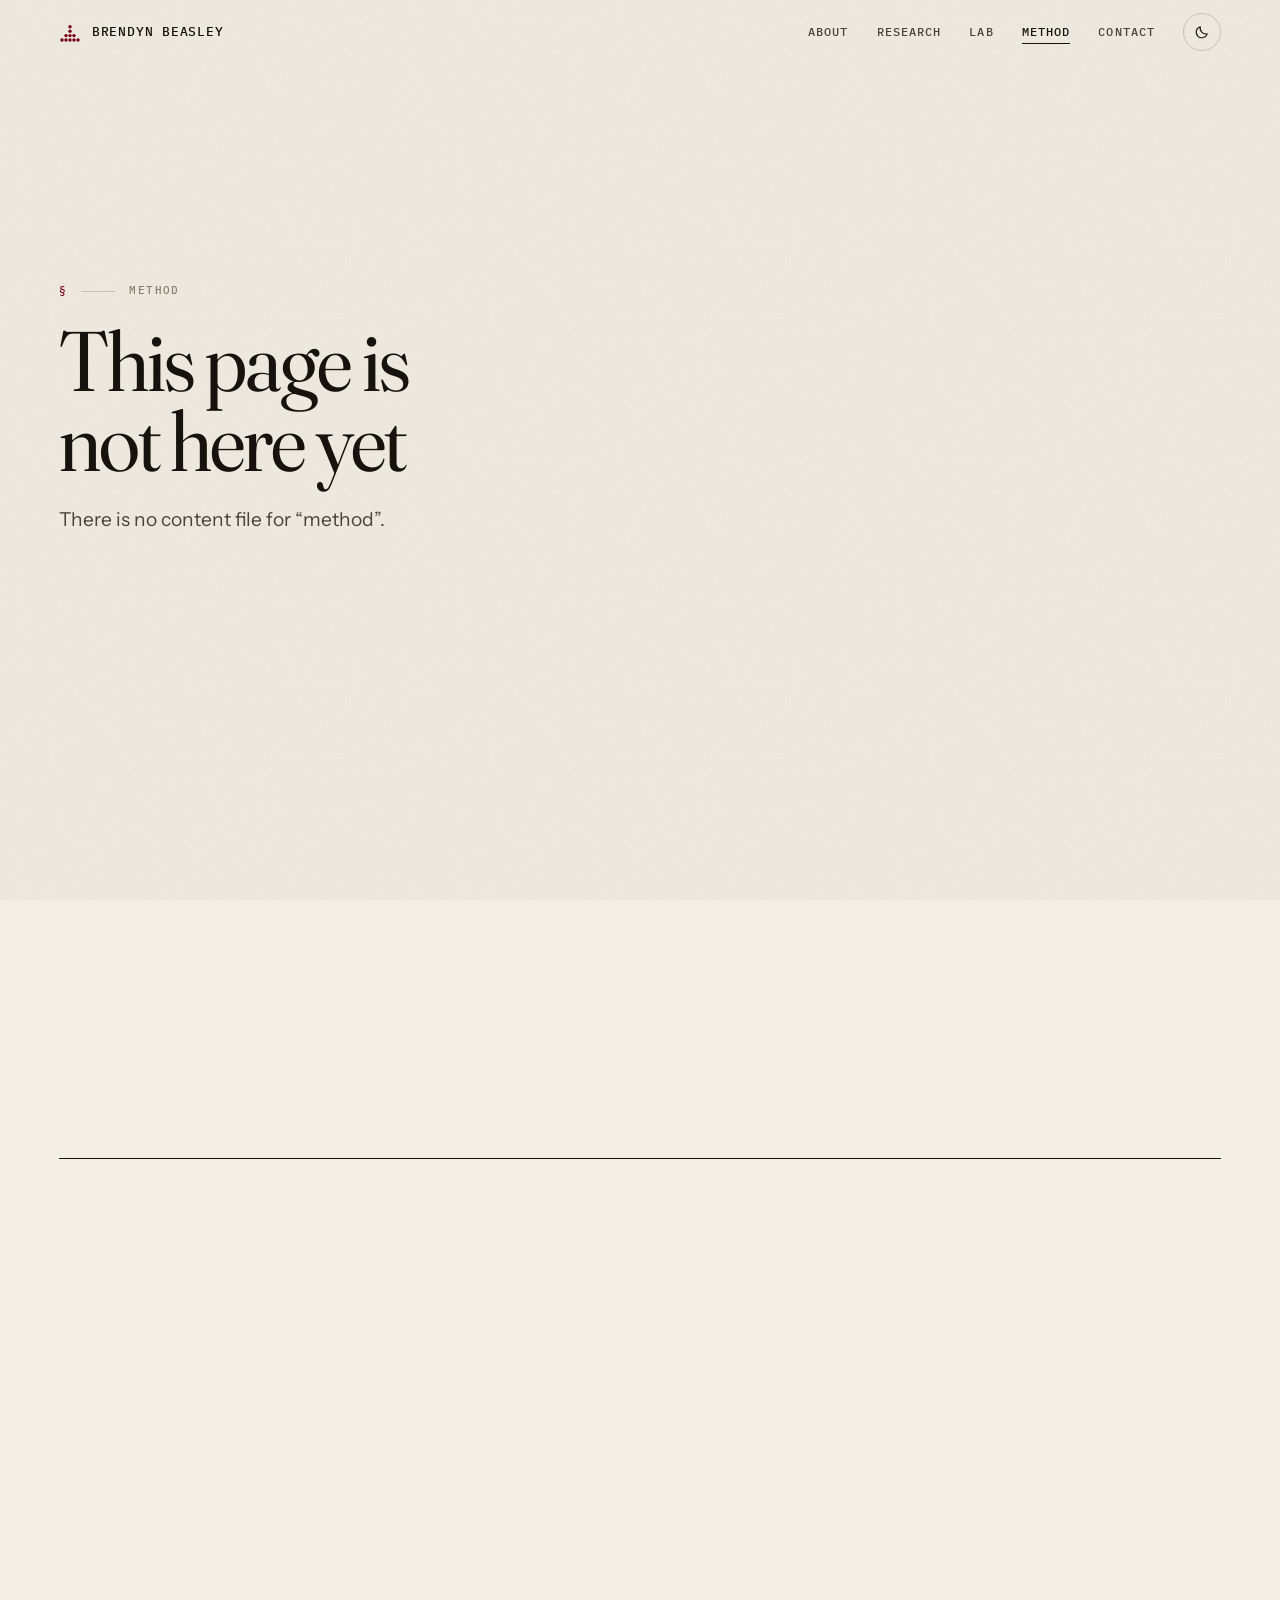
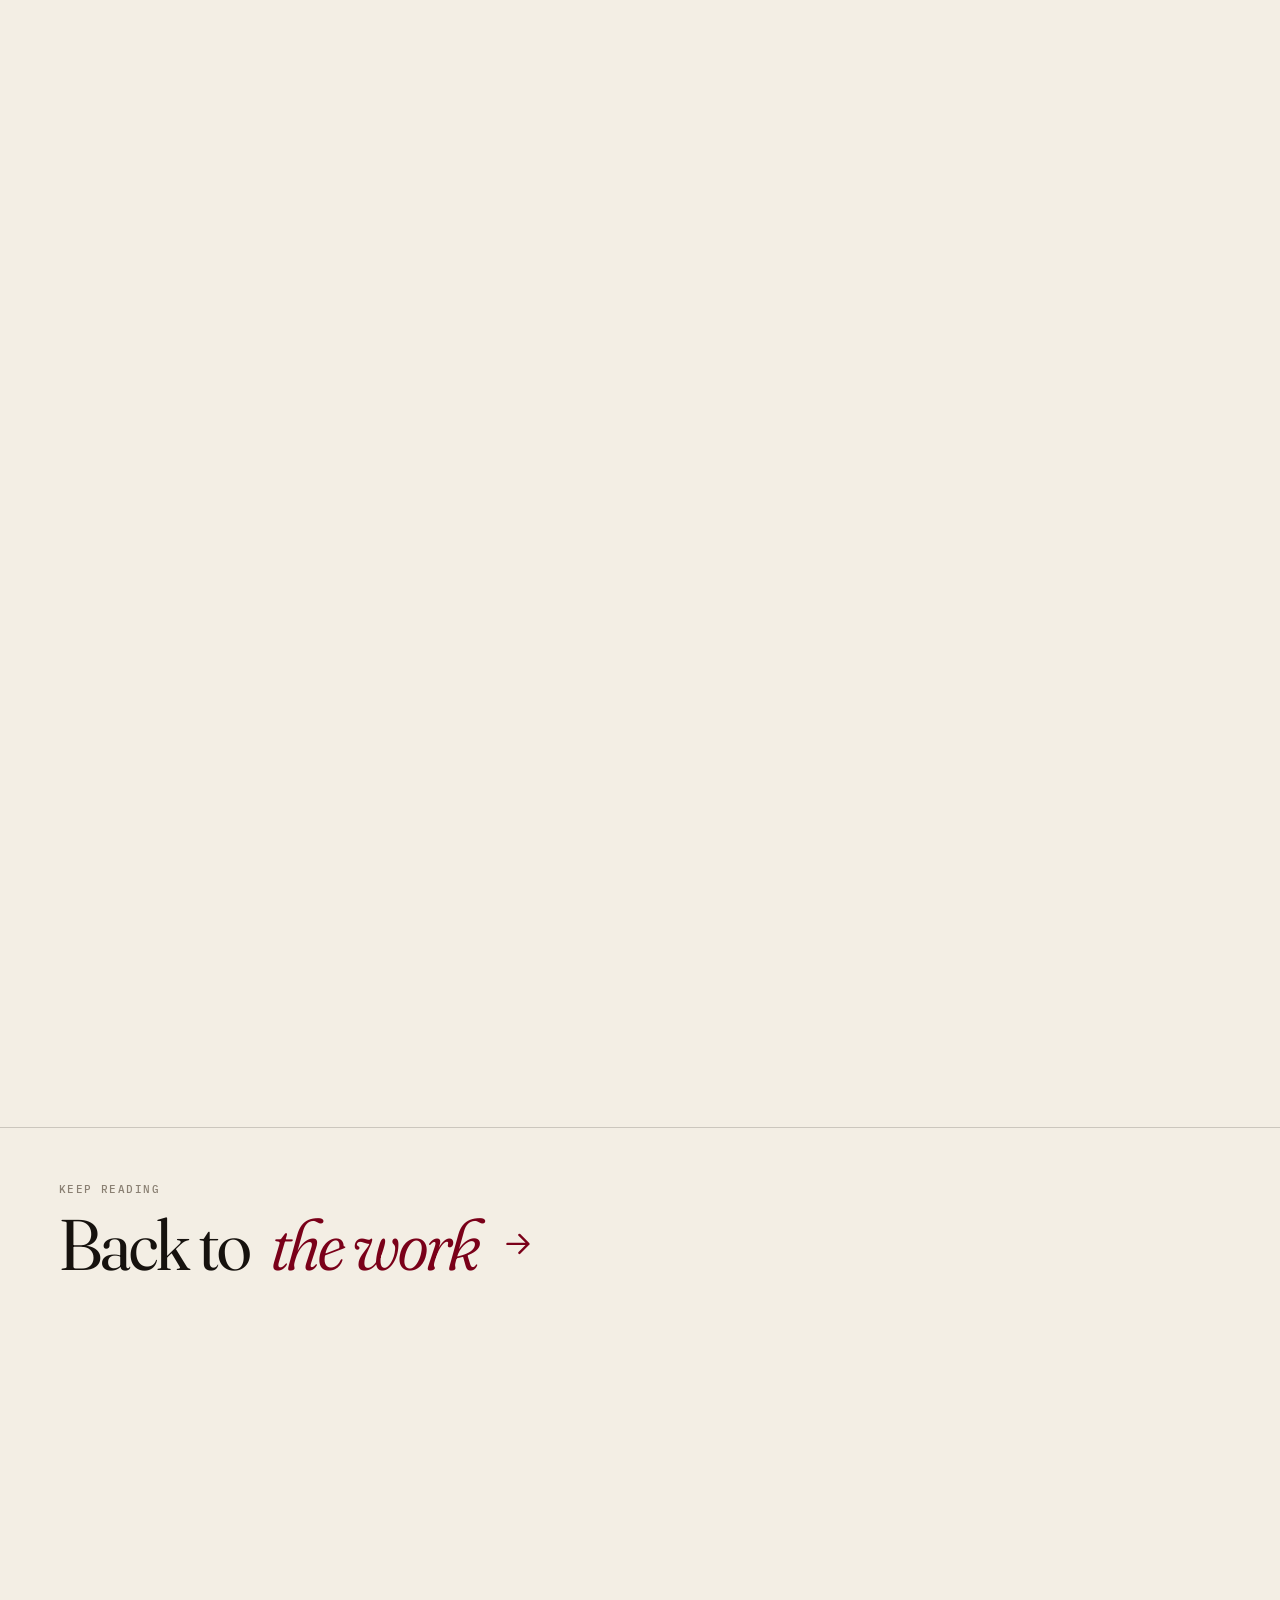
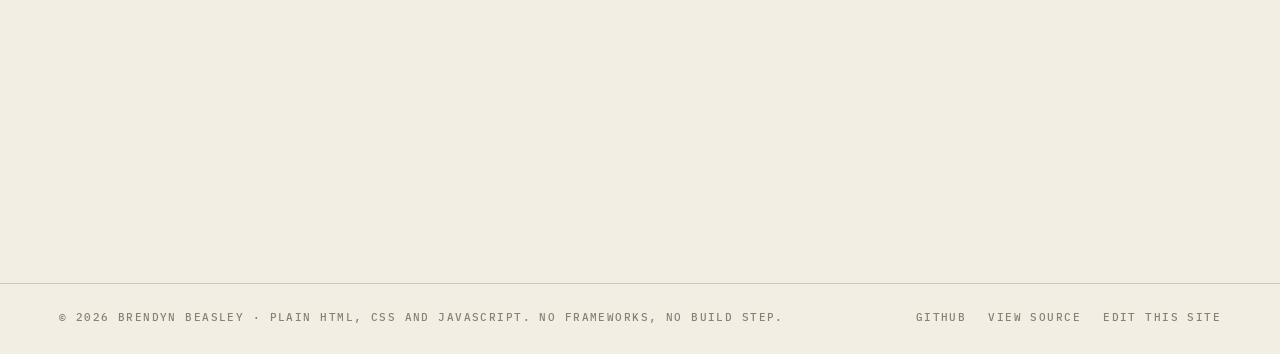
==== method/index.html @ 3905dd3c "Build the site: scroll-driven figure, research index, lab, Studio editor A personal site in plain HT" ====
<!doctype html>
<html lang="en">
<head>
  <meta charset="utf-8">
  <meta name="viewport" content="width=device-width, initial-scale=1, viewport-fit=cover">
  <!-- This file is the template for every page. The Studio copies it into a folder
       named after the page and fills in the three values below. On its own it shows
       whichever page is named in the address, as /page/?p=name -->
  <meta name="page" content="method">
  <title>How a study gets made · Brendyn Beasley</title>
  <meta name="description" content="How each replication is chosen, rebuilt from public data and written up.">
  <meta name="theme-color" content="#f3eee4">
  <link rel="icon" href="../assets/favicon.svg" type="image/svg+xml">
  <link rel="preload" href="../assets/fonts/fraunces-roman.woff2" as="font" type="font/woff2" crossorigin>
  <link rel="stylesheet" href="../assets/css/base.css">
  <link rel="stylesheet" href="../assets/css/home.css">
  <link rel="stylesheet" href="../assets/css/page.css">
  <script>
    (function () {
      try {
        var t = localStorage.getItem('theme') || (matchMedia('(prefers-color-scheme: dark)').matches ? 'dark' : 'light');
        document.documentElement.dataset.theme = t;
        if (t === 'dark') document.querySelector('meta[name="theme-color"]').content = '#0f0d0b';
      } catch (e) {}
    })();
  </script>
</head>
<body class="page">
  <a class="skip" href="#content">Skip to content</a>
  <canvas class="figure" id="figure" aria-hidden="true"></canvas>
  <div class="grain" aria-hidden="true"></div>

  <main id="main">
    <header class="phead" data-scene="scatter">
      <div class="wrap">
        <div class="phead__in">
          <p class="label stage__label"><b>§</b> <span data-slot="eyebrow"></span></p>
          <h1 class="display phead__title" data-slot="title"></h1>
          <p class="phead__summary" data-slot="summary"></p>
        </div>
      </div>
    </header>
    <div class="wrap pbody" id="content" data-slot="blocks"></div>
    <section class="pend" data-scene="bell"><div class="wrap" data-slot="end"></div></section>
  </main>

  <noscript><p class="wrap" style="position:relative;z-index:2;padding:40px 0">This page needs JavaScript to draw its content.</p></noscript>
  <script type="module" src="../assets/js/page.js"></script>
</body>
</html>
---- assets/css/base.css ----
/* ==========================================================================
   base.css — design tokens, type, layout primitives and shared components.
   Everything on the site (home, pages, studio) starts from this file.
   ========================================================================== */

/* ---- Fonts (self-hosted, SIL Open Font License) ------------------------- */
@font-face {
  font-family: "Fraunces"; font-style: normal; font-weight: 100 900; font-display: swap;
  src: url("../fonts/fraunces-roman.woff2") format("woff2");
}
@font-face {
  font-family: "Fraunces"; font-style: italic; font-weight: 100 900; font-display: swap;
  src: url("../fonts/fraunces-italic.woff2") format("woff2");
}
@font-face {
  font-family: "Instrument Sans"; font-style: normal; font-weight: 400 700; font-display: swap;
  src: url("../fonts/instrument-roman.woff2") format("woff2");
}
@font-face {
  font-family: "Instrument Sans"; font-style: italic; font-weight: 400 700; font-display: swap;
  src: url("../fonts/instrument-italic.woff2") format("woff2");
}
@font-face {
  font-family: "IBM Plex Mono"; font-style: normal; font-weight: 400; font-display: swap;
  src: url("../fonts/plexmono-400.woff2") format("woff2");
}
@font-face {
  font-family: "IBM Plex Mono"; font-style: normal; font-weight: 500; font-display: swap;
  src: url("../fonts/plexmono-500.woff2") format("woff2");
}

/* ---- Tokens ------------------------------------------------------------- */
:root {
  color-scheme: light;

  /* Paper theme: warm ivory, ink, Minnesota maroon and gold. */
  --paper: #f3eee4;
  --paper-2: #e9e2d4;
  --card: #fbf8f1;
  --ink: #16120e;
  --ink-2: #4b443b;
  --ink-3: #8a8073;
  --rule: rgba(22, 18, 14, 0.18);
  --rule-2: rgba(22, 18, 14, 0.09);
  --accent: #7a0019;
  --accent-ink: #fff6e6;
  --accent-2: #ffcc33;
  --accent-2-ink: #2a1d00;
  --ok: #1f6f4a;
  --bad: #a3231c;

  /* The figure reads these so the canvas always matches the theme. */
  --fig-dot: #16120e;
  --fig-study: #7a0019;
  --fig-feature: #e3a400;
  --fig-line: rgba(22, 18, 14, 0.5);
  --fig-dim: 0.13;

  --f-display: "Fraunces", "Iowan Old Style", "Palatino Linotype", Georgia, serif;
  --f-sans: "Instrument Sans", ui-sans-serif, system-ui, -apple-system, "Segoe UI", Roboto, sans-serif;
  --f-mono: "IBM Plex Mono", ui-monospace, "SF Mono", Menlo, Consolas, monospace;

  --gutter: clamp(20px, 4.6vw, 76px);
  --max: 1320px;
  --bar: 64px;
  --radius: 3px;

  --e-out: cubic-bezier(0.16, 1, 0.3, 1);
  --e-io: cubic-bezier(0.65, 0, 0.35, 1);
}

:root[data-theme="dark"] {
  color-scheme: dark;
  --paper: #0f0d0b;
  --paper-2: #181511;
  --card: #15120f;
  --ink: #f2ebdf;
  --ink-2: #c0b6a6;
  --ink-3: #857c6f;
  --rule: rgba(242, 235, 223, 0.2);
  --rule-2: rgba(242, 235, 223, 0.09);
  --accent: #ffcc33;
  --accent-ink: #1c1400;
  --accent-2: #c9304d;
  --accent-2-ink: #fff6e6;
  --ok: #6fcf9b;
  --bad: #ff8a80;

  --fig-dot: #f2ebdf;
  --fig-study: #ffcc33;
  --fig-feature: #ff6b81;
  --fig-line: rgba(242, 235, 223, 0.5);
  --fig-dim: 0.16;
}

/* ---- Reset -------------------------------------------------------------- */
*, *::before, *::after { box-sizing: border-box; }
html { -webkit-text-size-adjust: 100%; text-size-adjust: 100%; scroll-padding-top: calc(var(--bar) + 12px); }
body { margin: 0; }
img, svg, canvas, iframe { display: block; max-width: 100%; }
button, input, textarea, select { font: inherit; color: inherit; }
button { cursor: pointer; background: none; border: 0; padding: 0; }
a { color: inherit; }
h1, h2, h3, h4, p, ul, ol, figure, blockquote { margin: 0; padding: 0; }
ul, ol { list-style: none; }
[hidden] { display: none !important; }

body {
  background: var(--paper);
  color: var(--ink);
  font-family: var(--f-sans);
  font-size: 17px;
  line-height: 1.55;
  -webkit-font-smoothing: antialiased;
  -moz-osx-font-smoothing: grayscale;
  text-rendering: optimizeLegibility;
  overflow-x: clip;
}

::selection { background: var(--accent); color: var(--accent-ink); }

:focus-visible { outline: 2px solid var(--accent); outline-offset: 3px; border-radius: 2px; }

.skip {
  position: fixed; left: 12px; top: 12px; z-index: 100; padding: 10px 14px;
  background: var(--ink); color: var(--paper); font: 500 13px var(--f-mono);
  transform: translateY(-200%); transition: transform 0.2s;
}
.skip:focus { transform: none; }

/* ---- The figure: one canvas that lives behind every page ----------------- */
.figure {
  position: fixed; left: 0; top: 0; width: 100vw; height: 100vh; height: 100lvh;
  z-index: 0; pointer-events: none;
}
/* Paper grain. A static SVG turbulence tile, so it costs nothing per frame. */
.grain {
  position: fixed; inset: 0; z-index: 60; pointer-events: none; opacity: 0.5; mix-blend-mode: multiply;
  background-image: url("data:image/svg+xml,%3Csvg xmlns='http://www.w3.org/2000/svg' width='220' height='220'%3E%3Cfilter id='n'%3E%3CfeTurbulence type='fractalNoise' baseFrequency='.9' numOctaves='2' stitchTiles='stitch'/%3E%3CfeColorMatrix values='0 0 0 0 0  0 0 0 0 0  0 0 0 0 0  0 0 0 .09 0'/%3E%3C/filter%3E%3Crect width='100%25' height='100%25' filter='url(%23n)'/%3E%3C/svg%3E");
}
:root[data-theme="dark"] .grain { mix-blend-mode: screen; opacity: 0.35; filter: invert(1); }

main, .footer { position: relative; z-index: 1; }

/* ---- Layout ------------------------------------------------------------- */
.wrap { width: min(100% - 2 * var(--gutter), var(--max)); margin-inline: auto; }

/* ---- Type --------------------------------------------------------------- */
.label {
  font: 500 11px/1.3 var(--f-mono); letter-spacing: 0.13em; text-transform: uppercase; color: var(--ink-3);
}
.label b, .label strong { color: var(--ink); font-weight: 500; }
.display {
  font-family: var(--f-display); font-weight: 380; line-height: 0.95; letter-spacing: -0.025em;
  font-variation-settings: "opsz" 144, "SOFT" 30, "WONK" 0;
}
.display em, .serif em { font-style: italic; font-weight: 340; color: var(--accent); font-variation-settings: "opsz" 144, "SOFT" 60, "WONK" 1; }
.serif { font-family: var(--f-display); font-variation-settings: "opsz" 36, "SOFT" 30, "WONK" 0; }
.muted { color: var(--ink-2); }

.link {
  text-decoration: none; background: linear-gradient(currentColor, currentColor) 0 100% / 100% 1px no-repeat;
  transition: background-size 0.45s var(--e-out), color 0.2s; padding-bottom: 1px;
}
.link:hover { background-size: 0 1px; background-position: 100% 100%; color: var(--accent); }

/* ---- Icons -------------------------------------------------------------- */
.ico { width: 1em; height: 1em; flex: none; stroke: currentColor; fill: none; stroke-width: 1.6; stroke-linecap: round; stroke-linejoin: round; }

/* ---- Buttons ------------------------------------------------------------ */
.btn {
  --bg: transparent; --fg: var(--ink);
  position: relative; display: inline-flex; align-items: center; gap: 10px; isolation: isolate; overflow: hidden;
  padding: 13px 20px; border: 1px solid var(--ink); border-radius: 999px; background: var(--bg); color: var(--fg);
  font: 500 13px/1 var(--f-mono); letter-spacing: 0.04em; text-decoration: none; white-space: nowrap;
  transition: color 0.35s var(--e-out), border-color 0.35s;
}
.btn::before {
  content: ""; position: absolute; inset: -1px; z-index: -1; background: var(--ink); border-radius: inherit;
  transform: translateY(101%); transition: transform 0.45s var(--e-out);
}
.btn:hover, .btn:focus-visible { color: var(--paper); }
.btn:hover::before, .btn:focus-visible::before { transform: none; }
.btn .ico { transition: transform 0.45s var(--e-out); }
.btn:hover .ico { transform: translate(2px, -2px); }
.btn--solid { --bg: var(--ink); --fg: var(--paper); }
.btn--solid::before { background: var(--accent); }
.btn--solid:hover, .btn--solid:focus-visible { color: var(--accent-ink); border-color: var(--accent); }
.btn--quiet { border-color: var(--rule); }
.btn--sm { padding: 9px 14px; font-size: 12px; }
.btn[disabled] { opacity: 0.45; pointer-events: none; }

/* ---- Top bar ------------------------------------------------------------ */
.topbar {
  position: fixed; inset: 0 0 auto 0; z-index: 50; height: var(--bar);
  transition: transform 0.5s var(--e-out), background-color 0.3s, border-color 0.3s;
  border-bottom: 1px solid transparent;
}
.topbar.is-scrolled {
  background: color-mix(in srgb, var(--paper) 82%, transparent);
  -webkit-backdrop-filter: blur(14px) saturate(1.2); backdrop-filter: blur(14px) saturate(1.2);
  border-bottom-color: var(--rule-2);
}
.topbar.is-hidden { transform: translateY(-101%); }
.topbar__in { height: 100%; display: flex; align-items: center; justify-content: space-between; gap: 24px; }
.brand { display: inline-flex; align-items: center; gap: 11px; text-decoration: none; font: 500 13px/1 var(--f-mono); letter-spacing: 0.06em; text-transform: uppercase; }
.brand__mark { width: 22px; height: 22px; color: var(--accent); }
.brand__mark circle { transition: transform 0.6s var(--e-out); transform-box: fill-box; transform-origin: center; }
.brand:hover .brand__mark circle:nth-child(odd) { transform: translateY(-2px); }
.brand:hover .brand__mark circle:nth-child(even) { transform: translateY(2px); }
.nav { display: flex; align-items: center; gap: clamp(14px, 2.2vw, 30px); }
.nav__links { display: flex; align-items: center; gap: clamp(14px, 2.2vw, 30px); }
.nav__link {
  position: relative; text-decoration: none; font: 500 12px/1 var(--f-mono); letter-spacing: 0.09em; text-transform: uppercase;
  padding: 8px 0; color: var(--ink-2); transition: color 0.2s;
}
.nav__link::after {
  content: ""; position: absolute; left: 0; right: 0; bottom: 2px; height: 1px; background: currentColor;
  transform: scaleX(0); transform-origin: right; transition: transform 0.45s var(--e-out);
}
.nav__link:hover, .nav__link[aria-current="true"], .nav__link[aria-current="page"] { color: var(--ink); }
.nav__link:hover::after, .nav__link[aria-current="true"]::after, .nav__link[aria-current="page"]::after { transform: scaleX(1); transform-origin: left; }
.iconbtn {
  width: 38px; height: 38px; display: grid; place-items: center; border: 1px solid var(--rule); border-radius: 50%;
  font-size: 16px; transition: background-color 0.25s, color 0.25s, border-color 0.25s, transform 0.5s var(--e-out);
}
.iconbtn:hover { background: var(--ink); color: var(--paper); border-color: var(--ink); transform: rotate(18deg); }
.menu-btn { display: none; font: 500 12px/1 var(--f-mono); letter-spacing: 0.09em; text-transform: uppercase; padding: 12px 0 12px 12px; }

/* Full-screen menu on small screens. */
.sheet {
  position: fixed; inset: 0; z-index: 49; background: var(--paper); display: flex; flex-direction: column; justify-content: flex-end;
  padding: calc(var(--bar) + 24px) var(--gutter) 40px; clip-path: inset(0 0 100% 0); visibility: hidden;
  transition: clip-path 0.7s var(--e-io), visibility 0s 0.7s;
}
.sheet.is-open { clip-path: inset(0); visibility: visible; transition: clip-path 0.7s var(--e-io); }
.sheet a {
  display: flex; align-items: baseline; gap: 14px; padding: 10px 0; text-decoration: none; border-bottom: 1px solid var(--rule-2);
  font-family: var(--f-display); font-size: clamp(34px, 11vw, 60px); line-height: 1.05; letter-spacing: -0.02em; font-weight: 380;
  transform: translateY(24px); opacity: 0; transition: transform 0.7s var(--e-out), opacity 0.5s;
  transition-delay: calc(var(--i, 0) * 50ms + 120ms);
}
.sheet a span { font: 500 11px var(--f-mono); letter-spacing: 0.12em; color: var(--ink-3); }
.sheet.is-open a { transform: none; opacity: 1; }

@media (max-width: 820px) {
  .nav__links { display: none; }
  .menu-btn { display: block; }
}

/* ---- Plate: the card every piece of information sits in ------------------
   A plate is a sheet of paper with registration marks at its corners, the way
   a figure is marked up in a printed journal. The marks grow on hover, and a
   soft light follows the pointer (--mx / --my are set by the Spotlight class).
   -------------------------------------------------------------------------- */
.plate {
  --tick: 9px; --mx: 50%; --my: 0%;
  position: relative; display: flex; flex-direction: column; background: var(--card); color: var(--ink);
  border: 1px solid var(--rule); border-radius: var(--radius); padding: clamp(20px, 2.2vw, 30px);
  text-decoration: none;
  transition: border-color 0.35s, transform 0.6s var(--e-out), box-shadow 0.6s var(--e-out);
}
.plate::before {
  /* Four L-shaped registration marks, drawn with eight tiny gradients. */
  content: ""; position: absolute; inset: -7px; pointer-events: none; color: var(--ink-3);
  background:
    linear-gradient(currentColor, currentColor) 0 0 / var(--tick) 1px,
    linear-gradient(currentColor, currentColor) 0 0 / 1px var(--tick),
    linear-gradient(currentColor, currentColor) 100% 0 / var(--tick) 1px,
    linear-gradient(currentColor, currentColor) 100% 0 / 1px var(--tick),
    linear-gradient(currentColor, currentColor) 0 100% / var(--tick) 1px,
    linear-gradient(currentColor, currentColor) 0 100% / 1px var(--tick),
    linear-gradient(currentColor, currentColor) 100% 100% / var(--tick) 1px,
    linear-gradient(currentColor, currentColor) 100% 100% / 1px var(--tick);
  background-repeat: no-repeat;
  transition: background-size 0.6s var(--e-out), color 0.3s, inset 0.6s var(--e-out);
}
.plate::after {
  content: ""; position: absolute; inset: 0; pointer-events: none; border-radius: inherit; opacity: 0;
  background: radial-gradient(420px circle at var(--mx) var(--my), color-mix(in srgb, var(--accent) 11%, transparent), transparent 62%);
  transition: opacity 0.4s;
}
a.plate:hover, .plate.is-live:hover, a.plate:focus-visible {
  border-color: color-mix(in srgb, var(--accent) 55%, var(--rule));
  box-shadow: 0 24px 50px -32px color-mix(in srgb, var(--ink) 55%, transparent);
}
a.plate:hover::before, .plate.is-live:hover::before, a.plate:focus-visible::before { --tick: 22px; color: var(--accent); inset: -10px; }
a.plate:hover::after, .plate.is-live:hover::after { opacity: 1; }
.plate > * { position: relative; z-index: 1; }
.plate__head { display: flex; align-items: flex-start; justify-content: space-between; gap: 16px; margin-bottom: 18px; }
.plate__title { font-family: var(--f-display); font-weight: 400; font-size: clamp(24px, 2.3vw, 33px); line-height: 1.06; letter-spacing: -0.018em; font-variation-settings: "opsz" 72, "SOFT" 30, "WONK" 0; text-wrap: balance; }
.plate__text { color: var(--ink-2); font-size: 15.5px; margin-top: 12px; text-wrap: pretty; }
.plate__foot { margin-top: auto; padding-top: 22px; display: flex; align-items: center; justify-content: space-between; gap: 12px; }
.plate__go { display: inline-flex; align-items: center; gap: 8px; font: 500 12px/1 var(--f-mono); letter-spacing: 0.06em; text-transform: uppercase; }
.plate__go .ico { transition: transform 0.45s var(--e-out); }
a.plate:hover .plate__go .ico { transform: translate(3px, -3px); }

/* Glyph: the small generated chart in a plate's corner. It draws itself. */
.glyph { width: 62px; height: 40px; flex: none; color: var(--ink-3); overflow: visible; }
.glyph path, .glyph line, .glyph polyline { fill: none; stroke: currentColor; stroke-width: 1.2; stroke-linecap: round; stroke-linejoin: round; }
.glyph .g-main { stroke: var(--accent); stroke-width: 1.6; stroke-dasharray: 1; stroke-dashoffset: 1; transition: stroke-dashoffset 1.1s var(--e-io) 0.15s; }
.glyph .g-dot { fill: var(--accent); stroke: none; transform-box: fill-box; transform-origin: center; transform: scale(0); transition: transform 0.5s var(--e-out) 0.9s; }
.is-in .glyph .g-main, .glyph.is-in .g-main { stroke-dashoffset: 0; }
.is-in .glyph .g-dot, .glyph.is-in .g-dot { transform: scale(1); }
a.plate:hover .glyph .g-main { animation: redraw 1.1s var(--e-io); }
@keyframes redraw { from { stroke-dashoffset: 1; } to { stroke-dashoffset: 0; } }

/* Chips */
.chip {
  display: inline-flex; align-items: center; gap: 7px; padding: 7px 12px; border: 1px solid var(--rule); border-radius: 999px;
  font: 500 11px/1 var(--f-mono); letter-spacing: 0.07em; text-transform: uppercase; color: var(--ink-2); background: transparent;
  transition: background-color 0.25s, color 0.25s, border-color 0.25s;
}
button.chip:hover { border-color: var(--ink); color: var(--ink); }
.chip[aria-pressed="true"] { background: var(--ink); border-color: var(--ink); color: var(--paper); }
.chip sup { font-size: 9px; opacity: 0.7; }

/* ---- Window: the frame a linked page previews in -------------------------- */
.window { --rx: 0deg; --ry: 0deg; perspective: 1400px; }
.window__frame {
  position: relative; border: 1px solid var(--rule); border-radius: 9px; background: var(--card); overflow: hidden;
  transform: rotateX(var(--rx)) rotateY(var(--ry)); transform-style: preserve-3d;
  transition: transform 0.5s var(--e-out), box-shadow 0.5s var(--e-out), border-color 0.3s;
  box-shadow: 0 30px 60px -44px color-mix(in srgb, var(--ink) 70%, transparent);
}
.window:hover .window__frame { border-color: color-mix(in srgb, var(--accent) 50%, var(--rule)); box-shadow: 0 50px 80px -50px color-mix(in srgb, var(--ink) 80%, transparent); }
.window__bar { display: flex; align-items: center; gap: 12px; height: 36px; padding: 0 12px; border-bottom: 1px solid var(--rule-2); background: color-mix(in srgb, var(--paper-2) 60%, var(--card)); }
.window__dots { display: flex; gap: 6px; }
.window__dots i { width: 9px; height: 9px; border-radius: 50%; border: 1px solid var(--ink-3); }
.window:hover .window__dots i:first-child { background: var(--accent); border-color: var(--accent); }
.window__url { flex: 1; min-width: 0; overflow: hidden; text-overflow: ellipsis; white-space: nowrap; text-align: center; font: 400 11px/1 var(--f-mono); color: var(--ink-3); }
.window__live {
  display: inline-flex; align-items: center; gap: 6px; font: 500 10px/1 var(--f-mono); letter-spacing: 0.1em; text-transform: uppercase; color: var(--ink-2);
  padding: 6px 9px; border: 1px solid var(--rule); border-radius: 999px; transition: all 0.25s;
}
.window__live::before { content: ""; width: 6px; height: 6px; border-radius: 50%; background: var(--ink-3); }
.window__live:hover { border-color: var(--ink); color: var(--ink); }
.window__live[aria-pressed="true"] { background: var(--ink); color: var(--paper); border-color: var(--ink); }
.window__live[aria-pressed="true"]::before { background: #3ddc84; animation: pulse 1.6s infinite; }
@keyframes pulse { 50% { opacity: 0.35; } }
.window__view { position: relative; display: block; aspect-ratio: 16 / 10; overflow: hidden; background: var(--paper-2); }
.window__view img { width: 100%; height: 100%; object-fit: cover; object-position: top center; transform: scale(1.02); transition: transform 1.2s var(--e-out), opacity 0.5s; }
.window:hover .window__view img { transform: scale(1.06); }
.window__view iframe { position: absolute; left: 0; top: 0; width: 1440px; height: 900px; border: 0; transform-origin: 0 0; background: #fff; opacity: 0; transition: opacity 0.6s; pointer-events: none; }
.window__view iframe.is-ready { opacity: 1; }
.window__view.is-interactive iframe { pointer-events: auto; }
.window__cover { position: absolute; inset: 0; display: grid; place-items: center; color: var(--ink-3); }
.window__cover svg { width: 100%; height: 100%; }
.window__shade { position: absolute; inset: 0; background: linear-gradient(to top, color-mix(in srgb, var(--ink) 28%, transparent), transparent 40%); opacity: 0; transition: opacity 0.4s; pointer-events: none; }
.window:hover .window__shade { opacity: 1; }
.window__meta { display: grid; grid-template-columns: 1fr auto; gap: 6px 20px; align-items: start; margin-top: 18px; }
.window__title { font-family: var(--f-display); font-weight: 400; font-size: clamp(24px, 2.2vw, 32px); line-height: 1.08; letter-spacing: -0.018em; font-variation-settings: "opsz" 72, "SOFT" 30; }
.window__title a { text-decoration: none; }
.window__text { grid-column: 1 / -1; color: var(--ink-2); font-size: 15.5px; max-width: 60ch; text-wrap: pretty; }
.window__links { display: flex; gap: 8px; align-items: center; }

/* ---- Reveal: things arrive as they scroll into view ----------------------
   The hidden state is only ever opacity, never a clip or a zero-size
   transform: browsers do not report a fully clipped element as "on screen",
   so the observer that triggers the reveal would never fire. The wipe itself
   is a keyframe animation that starts once .is-in is added.
   -------------------------------------------------------------------------- */
[data-reveal] { opacity: 0; }
[data-reveal].is-in { opacity: 1; animation: reveal-rise 1.1s var(--e-out) both; animation-delay: calc(var(--i, 0) * 80ms); }
[data-reveal="wipe"].is-in { animation: reveal-wipe 1.25s var(--e-io) both; animation-delay: calc(var(--i, 0) * 110ms); }
[data-reveal="clip"].is-in { animation-name: reveal-clip; }
[data-reveal="rule"].is-in { animation: reveal-rule 1.3s var(--e-io) both; transform-origin: left; }
@keyframes reveal-rise { from { opacity: 0; transform: translateY(28px); } }
@keyframes reveal-wipe { from { clip-path: inset(-14px 100% -14px -14px); } to { clip-path: inset(-14px); } }
@keyframes reveal-clip { from { clip-path: inset(0 0 100% 0); } to { clip-path: inset(0); } }
@keyframes reveal-rule { from { transform: scaleX(0); } }
.rule { height: 1px; background: var(--rule); }

/* ---- Footer ------------------------------------------------------------- */
.footer { border-top: 1px solid var(--rule); background: var(--paper); padding: 26px 0 30px; }
.footer__in { display: flex; flex-wrap: wrap; gap: 10px 28px; align-items: center; justify-content: space-between; }
.footer a { text-decoration: none; }
.footer a:hover { color: var(--accent); }
.footer__links { display: flex; flex-wrap: wrap; gap: 6px 22px; }

/* ---- Page-to-page transitions (progressive enhancement) ------------------ */
@view-transition { navigation: auto; }
::view-transition-old(root), ::view-transition-new(root) { animation-duration: 0.45s; animation-timing-function: var(--e-io); }
.theme-swap::view-transition-old(root) { animation: none; z-index: 1; }
.theme-swap::view-transition-new(root) { animation: theme-iris 0.7s var(--e-io); z-index: 2; }
@keyframes theme-iris { from { clip-path: circle(0 at var(--tx, 90%) var(--ty, 5%)); } to { clip-path: circle(150vmax at var(--tx, 90%) var(--ty, 5%)); } }

/* ---- Motion preferences -------------------------------------------------- */
@media (prefers-reduced-motion: reduce) {
  *, *::before, *::after { animation-duration: 0.01ms !important; animation-iteration-count: 1 !important; transition-duration: 0.01ms !important; transition-delay: 0s !important; scroll-behavior: auto !important; }
  [data-reveal], [data-reveal].is-in { opacity: 1; animation: none; }
  .glyph .g-main { stroke-dashoffset: 0; }
  .glyph .g-dot { transform: none; }
}
---- assets/css/home.css ----
/* ==========================================================================
   home.css — the home page: hero, the pinned "stages" where the figure takes
   the screen, and the content that follows each one.
   ========================================================================== */

/* ---- Hero --------------------------------------------------------------- */
.hero {
  position: relative; min-height: 100vh; min-height: 100svh; display: flex; flex-direction: column;
  padding-top: calc(var(--bar) + clamp(14px, 4.5vh, 52px));
}
.hero__in { display: grid; align-content: start; gap: clamp(12px, 2.2vh, 24px); }
.hero__eyebrow { display: flex; flex-wrap: wrap; gap: 6px 0; }
.hero__eyebrow span + span::before { content: "/"; margin: 0 12px; opacity: 0.5; }
.hero__name {
  font-size: clamp(60px, min(21vw, 24.5vh), 250px); line-height: 0.84; letter-spacing: -0.04em;
  margin-left: -0.045em; white-space: nowrap; user-select: none;
}
/* Each line clips its letters so they can rise into view. */
.hero__name .line { display: block; overflow: hidden; padding: 0.04em 0.06em 0.2em; margin: -0.04em -0.06em -0.2em; }
.k {
  display: inline-block; will-change: transform;
  font-variation-settings: "opsz" 144, "wght" var(--w, 370), "SOFT" 40, "WONK" 0;
  transform: translateY(112%); transition: transform 1.4s var(--e-out); transition-delay: calc(var(--i) * 42ms + 120ms);
}
.hero__name.is-in .k { transform: none; }
.hero__row { display: grid; gap: clamp(12px, 2vh, 20px); justify-items: start; }
.hero__tag { font-size: clamp(22px, 2.5vw, 38px); line-height: 1.14; letter-spacing: -0.012em; font-weight: 360; max-width: 21ch; text-wrap: balance; }
.hero__tag em { font-style: italic; color: var(--accent); font-variation-settings: "opsz" 144, "SOFT" 60, "WONK" 1; }
.hero__lede { max-width: 40ch; color: var(--ink-2); font-size: 15.5px; text-wrap: pretty; }
.hero__tag, .hero__lede, .hero__eyebrow { opacity: 0; transform: translateY(18px); animation: rise 1.2s var(--e-out) forwards; }
.hero__eyebrow { animation-delay: 0.15s; }
.hero__tag { animation-delay: 0.75s; }
.hero__lede { animation-delay: 0.95s; }
@keyframes rise { to { opacity: 1; transform: none; } }
.hero__cue {
  position: absolute; right: max(var(--gutter), calc((100vw - var(--max)) / 2)); bottom: 22px; display: flex; align-items: center; gap: 12px; text-decoration: none;
  opacity: 0; animation: rise 1s var(--e-out) 2.6s forwards;
}
.hero__cue i { width: 1px; height: 44px; background: linear-gradient(var(--ink) 50%, transparent 50%) 0 0 / 100% 200%; animation: cue 2.2s var(--e-io) infinite; }
@keyframes cue { from { background-position: 0 100%; } to { background-position: 0 -100%; } }

@media (max-width: 760px) {
  .hero__cue { display: none; }
}

/* ---- Ticker tape -------------------------------------------------------- */
.ticker { position: relative; z-index: 1; overflow: hidden; border-block: 1px solid var(--rule); background: var(--paper); padding: clamp(14px, 2vw, 24px) 0; }
.ticker__track { display: flex; width: max-content; will-change: transform; }
.ticker__item {
  display: inline-flex; align-items: baseline; gap: 14px; padding-right: clamp(34px, 4vw, 64px); white-space: nowrap;
  font-family: var(--f-display); font-style: italic; font-weight: 340; font-size: clamp(26px, 3.8vw, 56px); line-height: 1; letter-spacing: -0.02em;
  font-variation-settings: "opsz" 144, "SOFT" 60, "WONK" 1;
}
.ticker__item small { font: 500 11px var(--f-mono); font-style: normal; letter-spacing: 0.1em; text-transform: uppercase; color: var(--accent); }
.ticker__item::after { content: "✳"; font-style: normal; font-size: 0.42em; color: var(--ink-3); margin-left: clamp(20px, 2.4vw, 40px); align-self: center; }

/* ---- Stages: where the figure takes the screen ---------------------------
   A stage is taller than the viewport and pins its content while you scroll
   through it, which gives the dots time to settle into the next chart.
   -------------------------------------------------------------------------- */
.stage { position: relative; height: calc(var(--len, 1.8) * 100vh); height: calc(var(--len, 1.8) * 100svh); }
.stage__pin {
  position: sticky; top: 0; height: 100vh; height: 100svh; display: flex; flex-direction: column; justify-content: center;
  padding-block: calc(var(--bar) + 2vh) 6vh;
}
.stage__copy { max-width: min(47%, 640px); }
.stage__label { display: flex; align-items: center; gap: 14px; margin-bottom: clamp(16px, 2.6vh, 30px); font-weight: 500; }
.stage__label b { color: var(--accent); }
.stage__label b::after { content: ""; display: inline-block; vertical-align: middle; width: 34px; height: 1px; background: var(--rule); margin-left: 14px; }
.stage__title { font-size: clamp(42px, 6.3vw, 108px); text-wrap: balance; }
.stage__lede { max-width: 42ch; margin-top: clamp(14px, 2.2vh, 24px); color: var(--ink-2); font-size: 17px; text-wrap: pretty; }
.stage__hint { position: absolute; left: 0; right: 0; bottom: 52px; text-align: right; }

.stage--top .stage__pin { justify-content: flex-start; padding-top: calc(var(--bar) + 5vh); }
.stage--top .stage__copy { max-width: min(46%, 600px); }
.stage--top .stage__title { font-size: clamp(38px, 5vw, 84px); }

.statement { font-size: clamp(22px, 2.5vw, 41px); line-height: 1.2; letter-spacing: -0.014em; font-weight: 360; text-wrap: pretty; }
.statement .w { display: inline-block; transition: opacity 0.3s linear; }
.statement em { font-style: italic; color: var(--accent); font-variation-settings: "opsz" 144, "SOFT" 60, "WONK" 1; }

@media (max-width: 760px) {
  .stage--side .stage__pin { justify-content: flex-end; padding-bottom: 11svh; }
  .stage__copy, .stage--top .stage__copy { max-width: 100%; }
  .stage--top .stage__copy { max-width: 72%; }
  .stage--top .stage__lede { font-size: 14.5px; max-width: 30ch; }
  .stage__lede { font-size: 15.5px; }
  .stage__hint { bottom: 46px; }
}

/* ---- Section bodies ----------------------------------------------------- */
.body { padding-block: clamp(30px, 6vh, 80px) clamp(90px, 16vh, 200px); }
.body__head { display: flex; align-items: baseline; justify-content: space-between; gap: 20px; margin-bottom: clamp(22px, 3vw, 36px); padding-bottom: 14px; border-bottom: 1px solid var(--rule); }
.body__head h3 { font-family: var(--f-display); font-weight: 400; font-size: clamp(24px, 2.4vw, 34px); letter-spacing: -0.015em; }
.body__gap { height: clamp(70px, 11vh, 140px); }

/* Stats */
.stats { display: grid; grid-template-columns: repeat(4, 1fr); border-top: 1px solid var(--ink); }
.stat { padding: clamp(18px, 2.4vw, 30px) clamp(14px, 1.8vw, 26px) 0 0; }
.stat + .stat { padding-left: clamp(14px, 1.8vw, 26px); border-left: 1px solid var(--rule); }
.stat__n { display: block; font-size: clamp(46px, 6.2vw, 100px); line-height: 0.9; font-weight: 340; font-variant-numeric: tabular-nums; }
.stat__l { margin-top: 14px; color: var(--ink-2); font-size: 14.5px; max-width: 26ch; text-wrap: pretty; }

/* About */
.about { display: grid; grid-template-columns: minmax(0, 5fr) minmax(0, 7fr); gap: clamp(28px, 4vw, 70px); margin-top: clamp(60px, 9vh, 120px); align-items: start; }
.about__side { display: grid; gap: 28px; position: sticky; top: calc(var(--bar) + 24px); }
.about__note { font-size: 18px; color: var(--ink-2); max-width: 46ch; text-wrap: pretty; }
.about__caps { display: grid; grid-template-columns: repeat(2, minmax(0, 1fr)); gap: clamp(20px, 2.2vw, 32px); }
.edu__school { font-family: var(--f-display); font-size: clamp(24px, 2.2vw, 30px); line-height: 1.1; letter-spacing: -0.015em; font-weight: 400; }
.edu__rows { margin-top: 14px; display: grid; gap: 6px; }
.edu__rows p { display: flex; justify-content: space-between; gap: 16px; padding-top: 8px; border-top: 1px solid var(--rule-2); font-size: 15px; }
.edu__rows span:last-child { color: var(--ink-3); font: 500 11px/1.9 var(--f-mono); letter-spacing: 0.08em; text-transform: uppercase; white-space: nowrap; }
.toolkit { display: flex; flex-wrap: wrap; gap: 8px; }
.cap { min-height: 250px; }
.cap .plate__title { font-size: clamp(26px, 2.6vw, 38px); font-style: italic; font-weight: 360; font-variation-settings: "opsz" 144, "SOFT" 60, "WONK" 1; }

/* Featured studies */
.featured { display: grid; grid-template-columns: repeat(2, minmax(0, 1fr)); gap: clamp(22px, 2.6vw, 40px); }
.study { min-height: 340px; }
.study .plate__text { max-width: 58ch; }
.study__found {
  display: grid; grid-template-columns: auto 1fr; gap: 14px; align-items: baseline; margin-top: 20px; padding-top: 16px;
  border-top: 1px dashed var(--rule); font-family: var(--f-display); font-size: clamp(17px, 1.45vw, 20px); line-height: 1.25; letter-spacing: -0.005em;
}
.study__found .label { color: var(--accent); }

/* Index */
.index__tools { display: flex; gap: 12px; align-items: center; margin-bottom: 16px; }
.index__search {
  flex: 1; min-width: 0; padding: 12px 16px; background: var(--card); border: 1px solid var(--rule); border-radius: 999px;
  font: 400 14px var(--f-mono); transition: border-color 0.2s;
}
.index__search:focus { outline: none; border-color: var(--ink); }
.index__search::placeholder { color: var(--ink-3); }
.index__chips { display: flex; flex-wrap: wrap; gap: 8px; }
.index__status { margin: 22px 0 6px; }
.index__list { border-top: 1px solid var(--ink); }
.index__list li { animation: row-in 0.7s var(--e-out) both; animation-delay: calc(var(--i) * 26ms); }
@keyframes row-in { from { opacity: 0; transform: translateY(14px); } }
.index__more { margin-top: 28px; display: flex; justify-content: center; }
.row {
  position: relative; isolation: isolate; display: grid; grid-template-columns: 54px minmax(140px, 230px) minmax(0, 1fr) minmax(0, auto) 22px;
  gap: clamp(12px, 1.6vw, 26px); align-items: baseline; padding: 17px 12px; border-bottom: 1px solid var(--rule-2); text-decoration: none;
}
.row::before {
  content: ""; position: absolute; inset: 0; z-index: -1; background: var(--card); border-left: 2px solid var(--accent);
  transform: scaleX(0); transform-origin: left; transition: transform 0.5s var(--e-out);
}
.row:hover::before, .row:focus-visible::before { transform: none; }
.row__year, .row__cite { font: 500 12px/1.6 var(--f-mono); letter-spacing: 0.02em; }
.row__year { color: var(--accent); font-variant-numeric: tabular-nums; }
.row__cite { color: var(--ink-2); }
.row__main { display: grid; gap: 4px; min-width: 0; transition: transform 0.5s var(--e-out); }
.row:hover .row__main, .row:focus-visible .row__main { transform: translateX(8px); }
.row__title { font-family: var(--f-display); font-size: clamp(19px, 1.75vw, 25px); line-height: 1.15; letter-spacing: -0.012em; font-variation-settings: "opsz" 48, "SOFT" 30; }
.row__found { color: var(--ink-2); font-size: 14.5px; line-height: 1.4; display: -webkit-box; -webkit-line-clamp: 2; -webkit-box-orient: vertical; overflow: hidden; }
.row__theme { text-align: right; white-space: nowrap; }
.row__go { font-size: 16px; color: var(--ink-3); transition: transform 0.45s var(--e-out), color 0.2s; align-self: center; }
.row:hover .row__go { transform: translate(3px, -3px); color: var(--accent); }

/* Builds */
.windows { display: grid; grid-template-columns: repeat(2, minmax(0, 1fr)); gap: clamp(46px, 6vw, 84px) clamp(24px, 3vw, 48px); }
.window__open { position: absolute; inset: 0; z-index: 2; }

/* ---- Contact ------------------------------------------------------------ */
.contact { position: relative; min-height: 100vh; min-height: 100svh; display: flex; align-items: center; padding-block: calc(var(--bar) + 30px) 90px; }
.contact > .wrap { width: min(100% - 2 * var(--gutter), var(--max)); }
.contact__in { max-width: min(58%, 780px); }
.contact__title { font-size: clamp(42px, 6.3vw, 108px); text-wrap: balance; }
.contact__links { display: flex; flex-wrap: wrap; gap: 12px; margin-top: clamp(26px, 4vh, 44px); }
.contact__links .btn { padding: 16px 24px; font-size: 14px; }

/* ---- Figure caption, tooltip, axis navigation ----------------------------- */
.caption {
  position: fixed; left: max(var(--gutter), calc((100vw - var(--max)) / 2)); bottom: 20px; z-index: 3; display: flex; gap: 12px; max-width: min(70ch, calc(100vw - 2 * var(--gutter) - 90px));
  pointer-events: none; opacity: 0; transform: translateY(6px); transition: opacity 0.5s, transform 0.6s var(--e-out);
}
.caption.is-on { opacity: 1; transform: none; }
.caption b { color: var(--accent); white-space: nowrap; }

.tip {
  position: fixed; z-index: 45; left: 0; top: 0; transform: translate(-50%, calc(-100% - 16px)); width: max-content; max-width: min(300px, 80vw);
  display: grid; gap: 4px; padding: 11px 14px 12px; background: var(--ink); color: var(--paper); border-radius: 3px; text-decoration: none;
  box-shadow: 0 18px 40px -18px rgba(0, 0, 0, 0.6); animation: tip 0.35s var(--e-out);
}
.tip::after { content: ""; position: absolute; left: 50%; bottom: -5px; width: 10px; height: 10px; background: inherit; transform: translateX(-50%) rotate(45deg); }
.tip small { font: 500 10px var(--f-mono); letter-spacing: 0.1em; text-transform: uppercase; opacity: 0.7; }
.tip strong { font-family: var(--f-display); font-weight: 400; font-size: 18px; line-height: 1.15; }
.tip em { font: 500 10px var(--f-mono); font-style: normal; letter-spacing: 0.1em; text-transform: uppercase; color: var(--accent-2); margin-top: 3px; }
:root[data-theme="dark"] .tip em { color: #7a0019; }
@keyframes tip { from { opacity: 0; transform: translate(-50%, calc(-100% - 6px)); } }
.is-pointing, .is-pointing * { cursor: pointer; }

.axis { position: fixed; right: 12px; top: 50%; z-index: 40; transform: translateY(-50%); display: grid; gap: 16px; justify-items: end; }
.axis a { display: flex; align-items: center; gap: 10px; text-decoration: none; font: 500 10px/1 var(--f-mono); letter-spacing: 0.1em; text-transform: uppercase; color: var(--ink-3); padding: 2px 0; }
.axis a span { opacity: 0; transform: translateX(8px); background: var(--paper); padding: 4px 6px; border-radius: 2px; transition: opacity 0.3s, transform 0.4s var(--e-out); pointer-events: none; }
.axis:hover a span, .axis a:focus-visible span { opacity: 1; transform: none; }
.axis a::after { content: ""; width: 12px; height: 1px; background: currentColor; transition: width 0.45s var(--e-out), background-color 0.2s; }
.axis a:hover { color: var(--ink); }
.axis a[aria-current="true"] { color: var(--ink); }
.axis a[aria-current="true"]::after { width: 28px; background: var(--accent); height: 2px; }

@media (max-width: 1180px) { .axis { display: none; } }

@media (max-width: 980px) {
  .about { grid-template-columns: minmax(0, 1fr); }
  .about__side { position: static; }
  .row { grid-template-columns: 50px minmax(0, 1fr) 20px; grid-template-areas: "year cite go" "main main main"; row-gap: 6px; padding: 16px 6px; }
  .row__year { grid-area: year; } .row__cite { grid-area: cite; } .row__main { grid-area: main; } .row__go { grid-area: go; } .row__theme { display: none; }
}
@media (max-width: 760px) {
  .stats { grid-template-columns: 1fr 1fr; }
  .stat:nth-child(odd) { padding-left: 0; border-left: 0; }
  .stat:nth-child(n + 3) { margin-top: 26px; border-top: 1px solid var(--rule); }
  .featured, .windows, .about__caps { grid-template-columns: minmax(0, 1fr); }
  .study, .cap { min-height: 0; }
  .study__found { grid-template-columns: 1fr; gap: 6px; }
  .contact { align-items: flex-end; padding-bottom: 12svh; }
  .contact__in { max-width: 100%; }
  .caption { bottom: 14px; font-size: 10px; max-width: calc(100vw - 2 * var(--gutter)); }
  .index__tools { flex-wrap: wrap; }
  .window__meta { grid-template-columns: 1fr; }
}
---- assets/css/page.css ----
/* ==========================================================================
   page.css — inner pages and the blocks they are made of.
   ========================================================================== */

.phead { position: relative; min-height: 86vh; min-height: 86svh; display: flex; align-items: center; padding-block: calc(var(--bar) + 40px) 60px; }
.phead > .wrap { width: min(100% - 2 * var(--gutter), var(--max)); }
.phead__in { max-width: min(54%, 720px); }
.phead__title { font-size: clamp(44px, 6.6vw, 112px); text-wrap: balance; animation: rise 1.2s var(--e-out) 0.1s both; }
.phead__summary { margin-top: clamp(16px, 2.6vh, 28px); max-width: 44ch; font-size: clamp(17px, 1.5vw, 21px); color: var(--ink-2); text-wrap: pretty; animation: rise 1.2s var(--e-out) 0.3s both; }
@keyframes rise { from { opacity: 0; transform: translateY(18px); } }

.pbody { display: grid; gap: clamp(70px, 12vh, 150px); padding-block: clamp(30px, 6vh, 70px) clamp(90px, 16vh, 190px); }
.block { display: grid; gap: clamp(22px, 3vw, 38px); min-width: 0; }
.block__heading {
  font-family: var(--f-display); font-weight: 400; font-size: clamp(26px, 2.9vw, 44px); line-height: 1.05; letter-spacing: -0.02em;
  padding-bottom: 16px; border-bottom: 1px solid var(--rule); font-variation-settings: "opsz" 96, "SOFT" 30; text-wrap: balance;
}
.block__heading em { font-style: italic; color: var(--accent); }

/* Prose */
.prose { max-width: 66ch; font-size: clamp(17px, 1.25vw, 19px); line-height: 1.62; color: var(--ink-2); display: grid; gap: 1.05em; }
.prose > :first-child { margin-top: 0; }
.prose p:first-child { color: var(--ink); }
.prose h2, .prose h3 { font-family: var(--f-display); font-weight: 400; color: var(--ink); letter-spacing: -0.015em; line-height: 1.12; margin-top: 0.6em; }
.prose h2 { font-size: 1.7em; } .prose h3 { font-size: 1.32em; }
.prose ul, .prose ol { display: grid; gap: 0.5em; padding-left: 1.3em; }
.prose ul { list-style: none; }
.prose ul li { position: relative; }
.prose ul li::before { content: ""; position: absolute; left: -1.1em; top: 0.68em; width: 6px; height: 6px; border-radius: 50%; background: var(--accent); }
.prose ol { list-style: decimal; }
.prose ol li::marker { font: 500 0.8em var(--f-mono); color: var(--accent); }
.prose strong { color: var(--ink); font-weight: 600; }
.prose code { font: 0.86em var(--f-mono); background: var(--paper-2); padding: 0.14em 0.4em; border-radius: 3px; color: var(--ink); }
.prose blockquote { font-family: var(--f-display); font-style: italic; font-size: 1.25em; line-height: 1.35; color: var(--ink); padding-left: 0.9em; border-left: 2px solid var(--accent); }
.block--text .prose { margin-left: clamp(0px, 16vw, 232px); }

/* Cards */
.cards { display: grid; grid-template-columns: repeat(auto-fit, minmax(min(100%, 270px), 1fr)); gap: clamp(20px, 2.4vw, 34px); }
.cards .plate { min-height: 210px; }

/* Steps */
.steps { border-top: 1px solid var(--ink); }
.step { display: grid; grid-template-columns: clamp(64px, 9vw, 150px) minmax(0, 1fr) minmax(0, 220px); gap: clamp(14px, 2.4vw, 40px); padding: clamp(22px, 3vw, 38px) 0; border-bottom: 1px solid var(--rule); align-items: start; }
.step__n { font-size: clamp(38px, 5vw, 76px); line-height: 0.85; font-weight: 320; color: var(--accent); font-variant-numeric: tabular-nums; }
.step__title { font-family: var(--f-display); font-weight: 400; font-size: clamp(22px, 2.1vw, 31px); line-height: 1.1; letter-spacing: -0.015em; margin-bottom: 10px; }
.step .prose { font-size: 16.5px; max-width: 60ch; }
.step__meta { text-align: right; padding-top: 8px; }

/* Preview, embed, image */
.preview { max-width: 980px; }
.preview .window__title { font-size: clamp(28px, 3vw, 42px); }
.embed .window__frame iframe { width: 100%; border: 0; background: #fff; }
.embed figcaption, .picture figcaption, .quote figcaption { margin-top: 14px; }
.picture img { width: 100%; border: 1px solid var(--rule); border-radius: var(--radius); background: var(--card); }

/* Quote and call to action */
.quote blockquote { font-size: clamp(30px, 4.6vw, 76px); line-height: 1.04; max-width: 20ch; text-wrap: balance; }
.quote blockquote::before { content: "“"; color: var(--accent); margin-left: -0.42em; }
.quote blockquote::after { content: "”"; color: var(--accent); }
.cta { display: grid; gap: 18px; justify-items: start; padding: clamp(30px, 5vw, 70px) 0; border-block: 1px solid var(--ink); }
.cta h2 { font-size: clamp(36px, 5.4vw, 88px); text-wrap: balance; }
.cta p { max-width: 50ch; font-size: 18px; }

/* The end of a page */
.pend { position: relative; min-height: 84vh; min-height: 84svh; display: flex; align-items: flex-start; padding-top: clamp(30px, 6vh, 70px); border-top: 1px solid var(--rule); }
.pend > .wrap { width: min(100% - 2 * var(--gutter), var(--max)); display: grid; gap: 14px; }
.pend__link { display: inline-flex; align-items: center; gap: 0.3em; width: fit-content; font-size: clamp(38px, 5.6vw, 92px); text-decoration: none; }
.pend__link .ico { font-size: 0.5em; color: var(--accent); transition: transform 0.6s var(--e-out); }
.pend__link:hover .ico { transform: translateX(0.3em); }

@media (max-width: 760px) {
  .phead { align-items: flex-start; padding-top: calc(var(--bar) + 5svh); }
  .phead__in { max-width: 100%; }
  .block--text .prose { margin-left: 0; }
  .step { grid-template-columns: 54px minmax(0, 1fr); }
  .step__meta { grid-column: 2; text-align: left; padding-top: 0; }
}
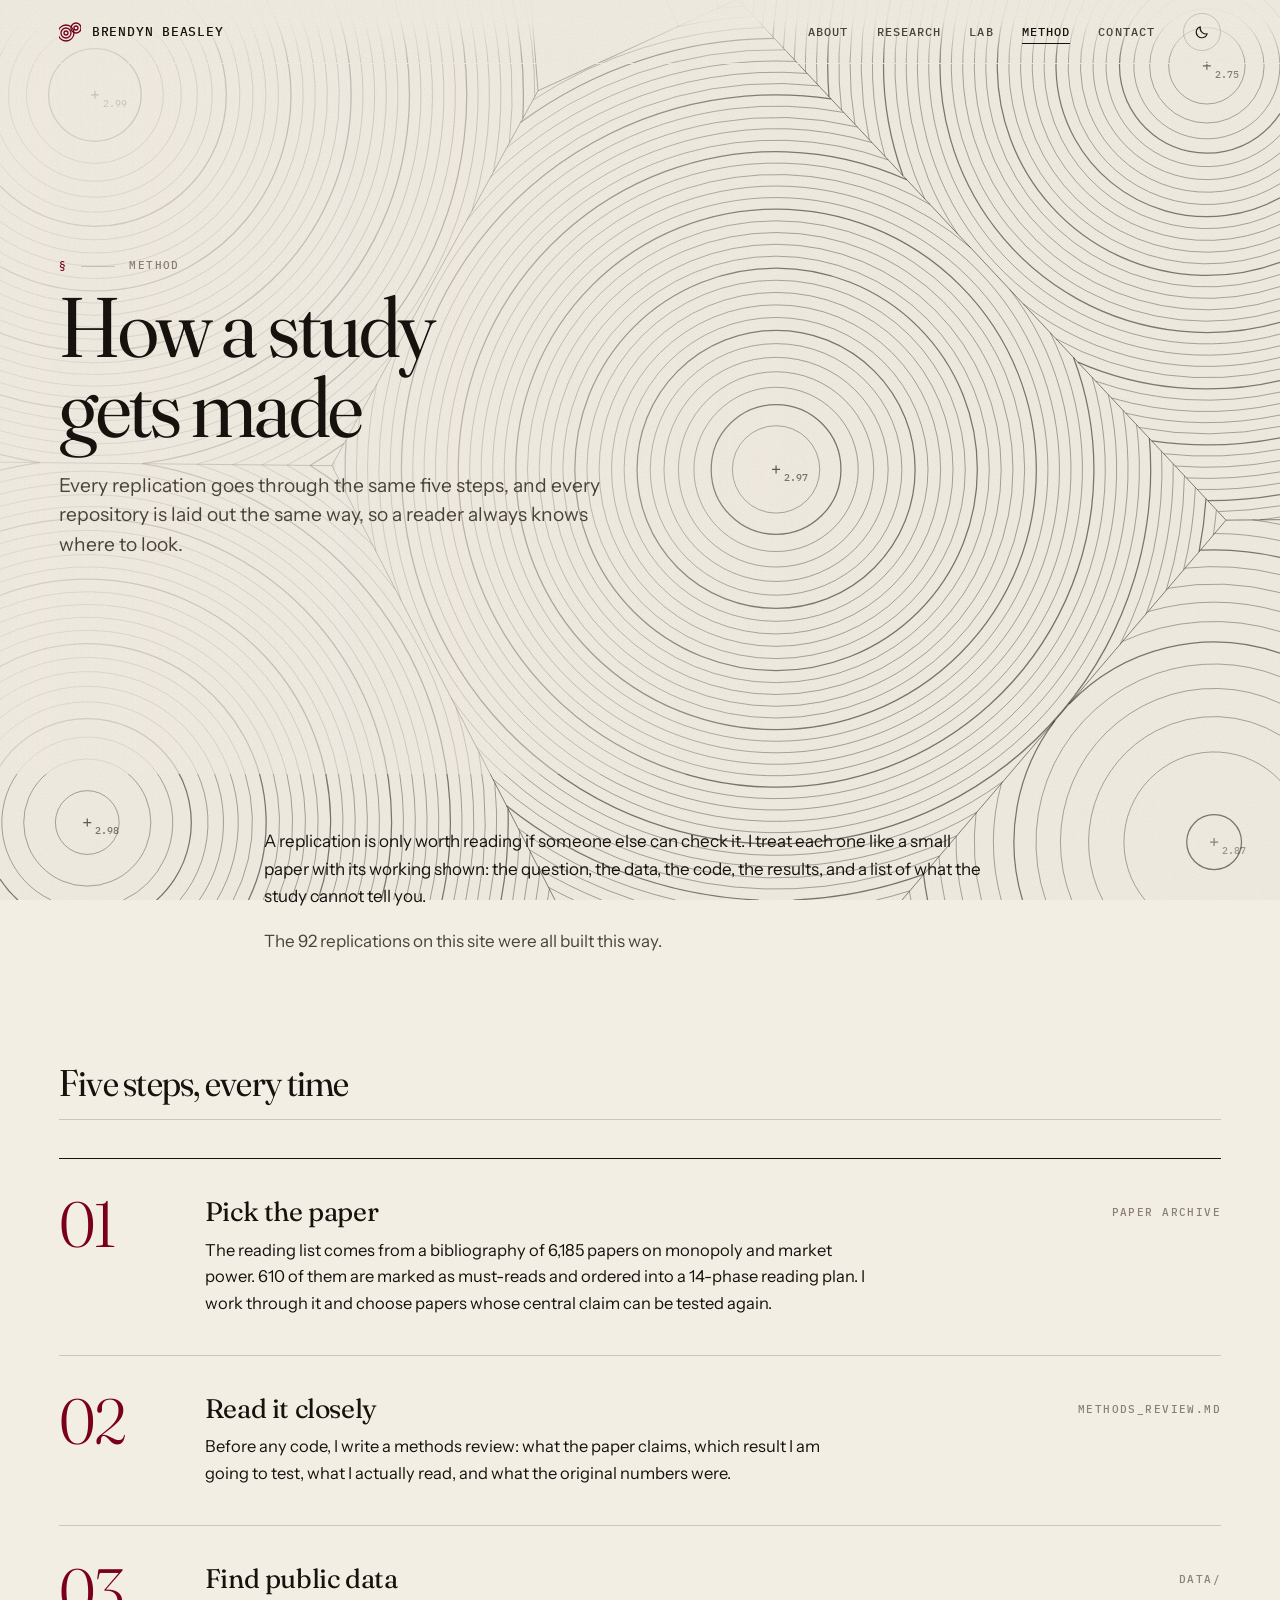
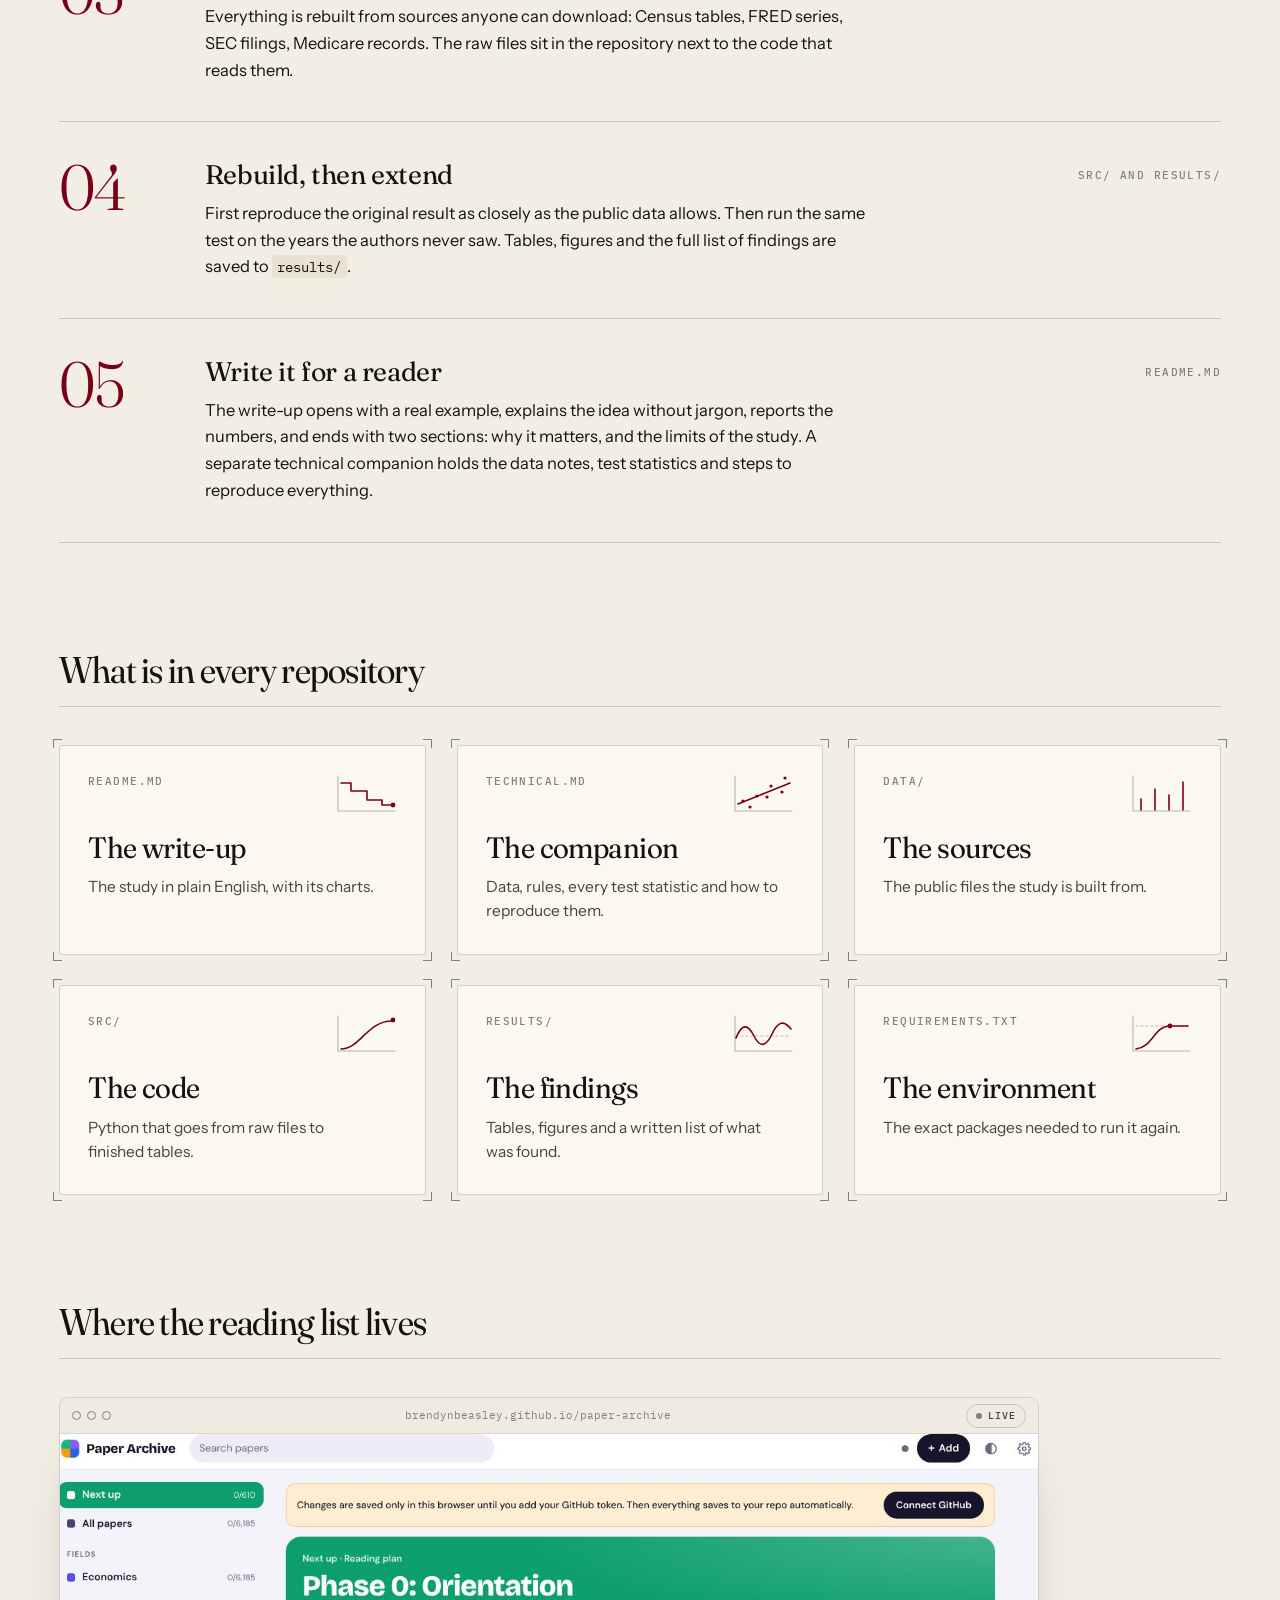
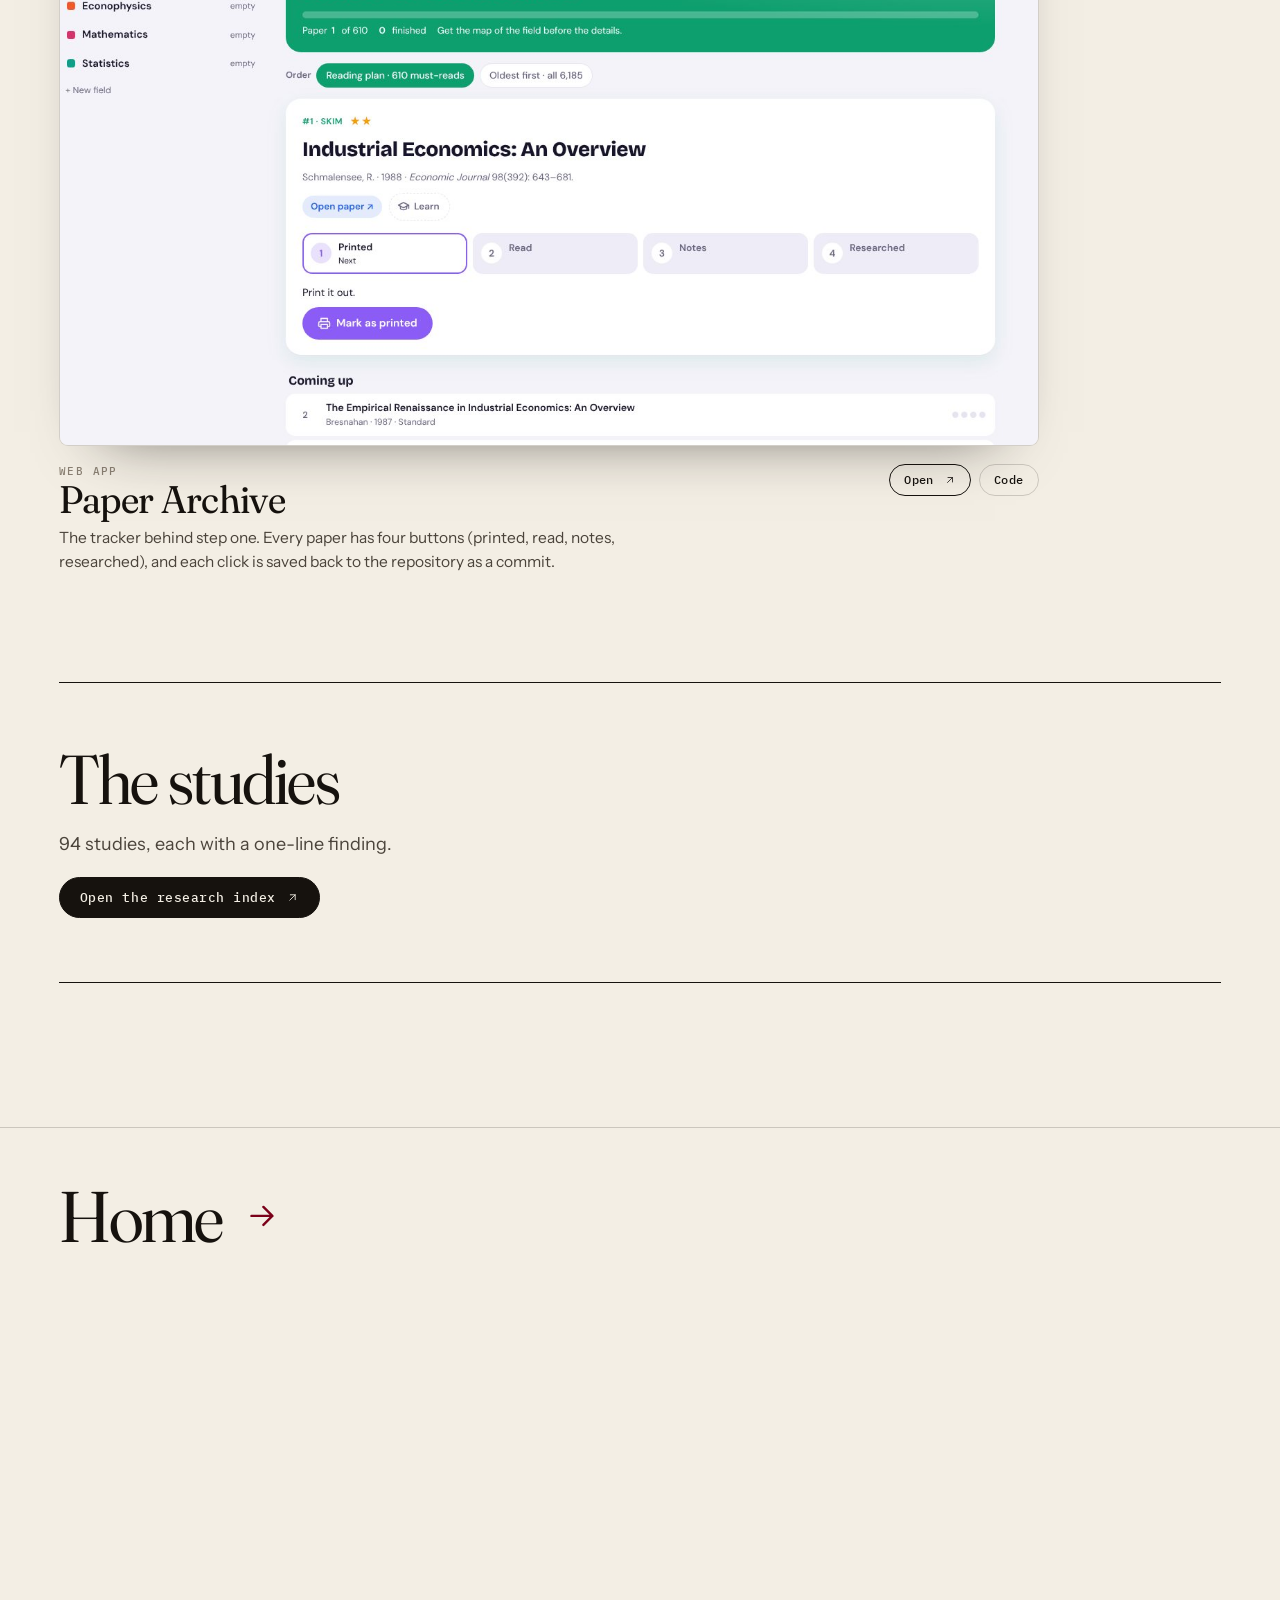
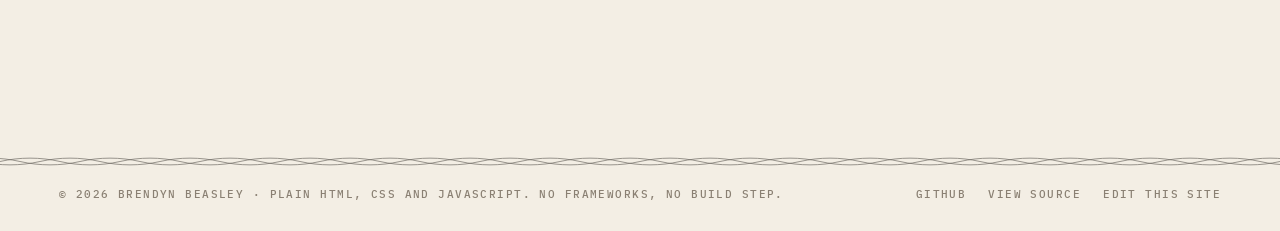
==== commit 74b49e6e: "Put a running market behind the site and build the pages on real data Background - A model of spatia" ====
--- a/method/index.html
+++ b/method/index.html
@@ -14,6 +14,7 @@
   <link rel="preload" href="../assets/fonts/fraunces-roman.woff2" as="font" type="font/woff2" crossorigin>
   <link rel="stylesheet" href="../assets/css/base.css">
   <link rel="stylesheet" href="../assets/css/home.css">
+  <link rel="stylesheet" href="../assets/css/exhibits.css">
   <link rel="stylesheet" href="../assets/css/page.css">
   <script>
     (function () {
@@ -27,11 +28,11 @@
 </head>
 <body class="page">
   <a class="skip" href="#content">Skip to content</a>
-  <canvas class="figure" id="figure" aria-hidden="true"></canvas>
+  <canvas class="market" id="market" aria-hidden="true"></canvas>
   <div class="grain" aria-hidden="true"></div>
 
   <main id="main">
-    <header class="phead" data-scene="scatter">
+    <header class="phead" data-market>
       <div class="wrap">
         <div class="phead__in">
           <p class="label stage__label"><b>§</b> <span data-slot="eyebrow"></span></p>
@@ -41,7 +42,7 @@
       </div>
     </header>
     <div class="wrap pbody" id="content" data-slot="blocks"></div>
-    <section class="pend" data-scene="bell"><div class="wrap" data-slot="end"></div></section>
+    <section class="pend" data-market><div class="wrap" data-slot="end"></div></section>
   </main>
 
   <noscript><p class="wrap" style="position:relative;z-index:2;padding:40px 0">This page needs JavaScript to draw its content.</p></noscript>
--- a/assets/css/base.css
+++ b/assets/css/base.css
@@ -54,7 +54,12 @@
   --fig-study: #7a0019;
   --fig-feature: #e3a400;
   --fig-line: rgba(22, 18, 14, 0.5);
-  --fig-dim: 0.13;
+  --fig-dim: 0.07;
+  /* The market behind the page: line colour, and how faint it goes behind text. */
+  --mk-line: #16120e;
+  --mk-dim: 0.12;
+  /* A banknote braid, used as a rule. Three sine waves, 40px out of step. */
+  --guilloche: url("data:image/svg+xml,%3Csvg xmlns='http://www.w3.org/2000/svg' width='120' height='9'%3E%3Cg fill='none' stroke='%2316120e' stroke-width='.7' opacity='.6'%3E%3Cpath d='M-120 4.5C-100 0-80 0-60 4.5S-20 9 0 4.5 40 0 60 4.5 100 9 120 4.5 160 0 180 4.5 220 9 240 4.5'/%3E%3Cpath transform='translate(40)' d='M-120 4.5C-100 0-80 0-60 4.5S-20 9 0 4.5 40 0 60 4.5 100 9 120 4.5 160 0 180 4.5 220 9 240 4.5'/%3E%3Cpath transform='translate(80)' d='M-120 4.5C-100 0-80 0-60 4.5S-20 9 0 4.5 40 0 60 4.5 100 9 120 4.5 160 0 180 4.5 220 9 240 4.5'/%3E%3C/g%3E%3C/svg%3E");
 
   --f-display: "Fraunces", "Iowan Old Style", "Palatino Linotype", Georgia, serif;
   --f-sans: "Instrument Sans", ui-sans-serif, system-ui, -apple-system, "Segoe UI", Roboto, sans-serif;
@@ -90,7 +95,10 @@
   --fig-study: #ffcc33;
   --fig-feature: #ff6b81;
   --fig-line: rgba(242, 235, 223, 0.5);
-  --fig-dim: 0.16;
+  --fig-dim: 0.09;
+  --mk-line: #f2ebdf;
+  --mk-dim: 0.13;
+  --guilloche: url("data:image/svg+xml,%3Csvg xmlns='http://www.w3.org/2000/svg' width='120' height='9'%3E%3Cg fill='none' stroke='%23f2ebdf' stroke-width='.7' opacity='.6'%3E%3Cpath d='M-120 4.5C-100 0-80 0-60 4.5S-20 9 0 4.5 40 0 60 4.5 100 9 120 4.5 160 0 180 4.5 220 9 240 4.5'/%3E%3Cpath transform='translate(40)' d='M-120 4.5C-100 0-80 0-60 4.5S-20 9 0 4.5 40 0 60 4.5 100 9 120 4.5 160 0 180 4.5 220 9 240 4.5'/%3E%3Cpath transform='translate(80)' d='M-120 4.5C-100 0-80 0-60 4.5S-20 9 0 4.5 40 0 60 4.5 100 9 120 4.5 160 0 180 4.5 220 9 240 4.5'/%3E%3C/g%3E%3C/svg%3E");
 }
 
 /* ---- Reset -------------------------------------------------------------- */
@@ -195,6 +203,7 @@
   position: fixed; inset: 0 0 auto 0; z-index: 50; height: var(--bar);
   transition: transform 0.5s var(--e-out), background-color 0.3s, border-color 0.3s;
   border-bottom: 1px solid transparent;
+  background: linear-gradient(color-mix(in srgb, var(--paper) 92%, transparent) 30%, transparent);
 }
 .topbar.is-scrolled {
   background: color-mix(in srgb, var(--paper) 82%, transparent);
@@ -205,9 +214,8 @@
 .topbar__in { height: 100%; display: flex; align-items: center; justify-content: space-between; gap: 24px; }
 .brand { display: inline-flex; align-items: center; gap: 11px; text-decoration: none; font: 500 13px/1 var(--f-mono); letter-spacing: 0.06em; text-transform: uppercase; }
 .brand__mark { width: 22px; height: 22px; color: var(--accent); }
-.brand__mark circle { transition: transform 0.6s var(--e-out); transform-box: fill-box; transform-origin: center; }
-.brand:hover .brand__mark circle:nth-child(odd) { transform: translateY(-2px); }
-.brand:hover .brand__mark circle:nth-child(even) { transform: translateY(2px); }
+.brand__mark circle { fill: none; stroke: currentColor; stroke-width: 1.3; transition: transform 0.7s var(--e-out); transform-box: fill-box; transform-origin: center; }
+.brand:hover .brand__mark circle { transform: scale(1.18); }
 .nav { display: flex; align-items: center; gap: clamp(14px, 2.2vw, 30px); }
 .nav__links { display: flex; align-items: center; gap: clamp(14px, 2.2vw, 30px); }
 .nav__link {
@@ -312,7 +320,7 @@
   transition: background-color 0.25s, color 0.25s, border-color 0.25s;
 }
 button.chip:hover { border-color: var(--ink); color: var(--ink); }
-.chip[aria-pressed="true"] { background: var(--ink); border-color: var(--ink); color: var(--paper); }
+.chip[aria-pressed="true"], button.chip[aria-pressed="true"]:hover { background: var(--ink); border-color: var(--ink); color: var(--paper); }
 .chip sup { font-size: 9px; opacity: 0.7; }
 
 /* ---- Window: the frame a linked page previews in -------------------------- */
@@ -372,7 +380,8 @@
 .rule { height: 1px; background: var(--rule); }
 
 /* ---- Footer ------------------------------------------------------------- */
-.footer { border-top: 1px solid var(--rule); background: var(--paper); padding: 26px 0 30px; }
+.footer { position: relative; background: var(--paper); padding: 30px 0 30px; }
+.footer::before { content: ""; position: absolute; left: 0; right: 0; top: 0; height: 9px; background: var(--guilloche) 0 0 / 120px 9px repeat-x; }
 .footer__in { display: flex; flex-wrap: wrap; gap: 10px 28px; align-items: center; justify-content: space-between; }
 .footer a { text-decoration: none; }
 .footer a:hover { color: var(--accent); }
--- a/assets/css/home.css
+++ b/assets/css/home.css
@@ -1,6 +1,6 @@
 /* ==========================================================================
-   home.css — the home page: hero, the pinned "stages" where the figure takes
-   the screen, and the content that follows each one.
+   home.css: the home page. The hero, the pinned "stages" that open each
+   section, and the content that follows them.
    ========================================================================== */
 
 /* ---- Hero --------------------------------------------------------------- */
@@ -8,12 +8,17 @@
   position: relative; min-height: 100vh; min-height: 100svh; display: flex; flex-direction: column;
   padding-top: calc(var(--bar) + clamp(14px, 4.5vh, 52px));
 }
-.hero__in { display: grid; align-content: start; gap: clamp(12px, 2.2vh, 24px); }
+.hero__in { position: relative; display: grid; align-content: start; gap: clamp(12px, 2.2vh, 24px); }
+/* A soft fade of paper behind the text column, so the market is strongest where nothing is written. */
+.hero::before {
+  content: ""; position: absolute; inset: 0; pointer-events: none;
+  background: linear-gradient(90deg, color-mix(in srgb, var(--paper) 78%, transparent), color-mix(in srgb, var(--paper) 50%, transparent) 34%, transparent 62%);
+}
 .hero__eyebrow { display: flex; flex-wrap: wrap; gap: 6px 0; }
 .hero__eyebrow span + span::before { content: "/"; margin: 0 12px; opacity: 0.5; }
 .hero__name {
   font-size: clamp(60px, min(21vw, 24.5vh), 250px); line-height: 0.84; letter-spacing: -0.04em;
-  margin-left: -0.045em; white-space: nowrap; user-select: none;
+  margin-left: -0.045em; white-space: nowrap; user-select: none; width: fit-content;
 }
 /* Each line clips its letters so they can rise into view. */
 .hero__name .line { display: block; overflow: hidden; padding: 0.04em 0.06em 0.2em; margin: -0.04em -0.06em -0.2em; }
@@ -23,69 +28,62 @@
   transform: translateY(112%); transition: transform 1.4s var(--e-out); transition-delay: calc(var(--i) * 42ms + 120ms);
 }
 .hero__name.is-in .k { transform: none; }
-.hero__row { display: grid; gap: clamp(12px, 2vh, 20px); justify-items: start; }
-.hero__tag { font-size: clamp(22px, 2.5vw, 38px); line-height: 1.14; letter-spacing: -0.012em; font-weight: 360; max-width: 21ch; text-wrap: balance; }
-.hero__tag em { font-style: italic; color: var(--accent); font-variation-settings: "opsz" 144, "SOFT" 60, "WONK" 1; }
-.hero__lede { max-width: 40ch; color: var(--ink-2); font-size: 15.5px; text-wrap: pretty; }
-.hero__tag, .hero__lede, .hero__eyebrow { opacity: 0; transform: translateY(18px); animation: rise 1.2s var(--e-out) forwards; }
+.hero__eyebrow, .hero .console { opacity: 0; animation: rise 1.2s var(--e-out) forwards; }
 .hero__eyebrow { animation-delay: 0.15s; }
-.hero__tag { animation-delay: 0.75s; }
-.hero__lede { animation-delay: 0.95s; }
-@keyframes rise { to { opacity: 1; transform: none; } }
-.hero__cue {
-  position: absolute; right: max(var(--gutter), calc((100vw - var(--max)) / 2)); bottom: 22px; display: flex; align-items: center; gap: 12px; text-decoration: none;
-  opacity: 0; animation: rise 1s var(--e-out) 2.6s forwards;
-}
-.hero__cue i { width: 1px; height: 44px; background: linear-gradient(var(--ink) 50%, transparent 50%) 0 0 / 100% 200%; animation: cue 2.2s var(--e-io) infinite; }
-@keyframes cue { from { background-position: 0 100%; } to { background-position: 0 -100%; } }
-
-@media (max-width: 760px) {
-  .hero__cue { display: none; }
-}
+.hero .console { animation-delay: 0.9s; margin-top: clamp(6px, 1.4vh, 16px); }
+@keyframes rise { from { opacity: 0; transform: translateY(18px); } to { opacity: 1; transform: none; } }
 
 /* ---- Ticker tape -------------------------------------------------------- */
-.ticker { position: relative; z-index: 1; overflow: hidden; border-block: 1px solid var(--rule); background: var(--paper); padding: clamp(14px, 2vw, 24px) 0; }
+.ticker { position: relative; z-index: 1; overflow: hidden; background: var(--paper); padding: clamp(14px, 2vw, 24px) 0; }
+.ticker::before, .ticker::after { content: ""; position: absolute; left: 0; right: 0; height: 9px; color: var(--ink-3); opacity: 0.8; background: var(--guilloche) 0 0 / 120px 9px repeat-x; }
+.ticker::before { top: 0; } .ticker::after { bottom: 0; }
 .ticker__track { display: flex; width: max-content; will-change: transform; }
 .ticker__item {
   display: inline-flex; align-items: baseline; gap: 14px; padding-right: clamp(34px, 4vw, 64px); white-space: nowrap;
-  font-family: var(--f-display); font-style: italic; font-weight: 340; font-size: clamp(26px, 3.8vw, 56px); line-height: 1; letter-spacing: -0.02em;
+  font-family: var(--f-display); font-style: italic; font-weight: 340; font-size: clamp(26px, 3.8vw, 56px); line-height: 1.15; letter-spacing: -0.02em;
   font-variation-settings: "opsz" 144, "SOFT" 60, "WONK" 1;
 }
 .ticker__item small { font: 500 11px var(--f-mono); font-style: normal; letter-spacing: 0.1em; text-transform: uppercase; color: var(--accent); }
 .ticker__item::after { content: "✳"; font-style: normal; font-size: 0.42em; color: var(--ink-3); margin-left: clamp(20px, 2.4vw, 40px); align-self: center; }
 
-/* ---- Stages: where the figure takes the screen ---------------------------
-   A stage is taller than the viewport and pins its content while you scroll
-   through it, which gives the dots time to settle into the next chart.
+/* ---- Stages --------------------------------------------------------------
+   A stage is taller than the screen and pins its content while you scroll
+   through it, which gives whatever it shows time to assemble.
    -------------------------------------------------------------------------- */
 .stage { position: relative; height: calc(var(--len, 1.8) * 100vh); height: calc(var(--len, 1.8) * 100svh); }
 .stage__pin {
   position: sticky; top: 0; height: 100vh; height: 100svh; display: flex; flex-direction: column; justify-content: center;
-  padding-block: calc(var(--bar) + 2vh) 6vh;
-}
-.stage__copy { max-width: min(47%, 640px); }
-.stage__label { display: flex; align-items: center; gap: 14px; margin-bottom: clamp(16px, 2.6vh, 30px); font-weight: 500; }
-.stage__label b { color: var(--accent); }
+  padding-block: calc(var(--bar) + 2vh) 5vh; overflow: hidden;
+}
+.stage__copy { max-width: min(46%, 600px); position: relative; z-index: 2; }
+.stage__label { display: flex; align-items: center; gap: 14px; margin-bottom: clamp(10px, 1.6vh, 18px); }
+.stage__label b { color: var(--accent); font-weight: 500; }
 .stage__label b::after { content: ""; display: inline-block; vertical-align: middle; width: 34px; height: 1px; background: var(--rule); margin-left: 14px; }
-.stage__title { font-size: clamp(42px, 6.3vw, 108px); text-wrap: balance; }
-.stage__lede { max-width: 42ch; margin-top: clamp(14px, 2.2vh, 24px); color: var(--ink-2); font-size: 17px; text-wrap: pretty; }
-.stage__hint { position: absolute; left: 0; right: 0; bottom: 52px; text-align: right; }
+.stage__title { font-size: clamp(46px, 7vw, 124px); letter-spacing: -0.035em; line-height: 0.9; }
+.stage__facts { margin-top: clamp(12px, 2vh, 20px); display: flex; flex-wrap: wrap; gap: 4px 18px; }
+.stage__facts b { color: var(--ink); font-weight: 500; }
+.stage__hint { position: absolute; left: 0; right: 0; bottom: 30px; text-align: right; }
+
+.stage__split { display: grid; grid-template-columns: minmax(0, 6fr) minmax(0, 5fr); gap: clamp(24px, 4vw, 70px); align-items: center; height: 100%; }
+.stage__split .stage__copy { max-width: 620px; }
+.stage__art { height: 76vh; max-height: 100%; min-height: 0; }
+.stage__wall { position: absolute; inset: 0; }
 
 .stage--top .stage__pin { justify-content: flex-start; padding-top: calc(var(--bar) + 5vh); }
-.stage--top .stage__copy { max-width: min(46%, 600px); }
-.stage--top .stage__title { font-size: clamp(38px, 5vw, 84px); }
-
-.statement { font-size: clamp(22px, 2.5vw, 41px); line-height: 1.2; letter-spacing: -0.014em; font-weight: 360; text-wrap: pretty; }
+
+.statement { margin-top: clamp(16px, 2.8vh, 30px); font-size: clamp(19px, 1.85vw, 29px); line-height: 1.3; letter-spacing: -0.008em; font-weight: 380; max-width: 30em; text-wrap: pretty; }
 .statement .w { display: inline-block; transition: opacity 0.3s linear; }
-.statement em { font-style: italic; color: var(--accent); font-variation-settings: "opsz" 144, "SOFT" 60, "WONK" 1; }
-
-@media (max-width: 760px) {
-  .stage--side .stage__pin { justify-content: flex-end; padding-bottom: 11svh; }
-  .stage__copy, .stage--top .stage__copy { max-width: 100%; }
-  .stage--top .stage__copy { max-width: 72%; }
-  .stage--top .stage__lede { font-size: 14.5px; max-width: 30ch; }
-  .stage__lede { font-size: 15.5px; }
-  .stage__hint { bottom: 46px; }
+.statement em { font-style: italic; color: var(--accent); }
+
+@media (max-width: 860px) {
+  .stage__split { grid-template-columns: minmax(0, 1fr); grid-template-rows: minmax(0, 1fr) auto; align-items: stretch; gap: 14px; }
+  .stage__split .stage__art { order: -1; height: auto; max-height: none; min-height: 0; }
+  .stage__copy, .stage__split .stage__copy { max-width: 100%; }
+  .stage--side .stage__pin { justify-content: flex-end; padding-bottom: 5svh; }
+  .stage--top .stage__copy { max-width: 80%; }
+  .statement { font-size: 17.5px; margin-top: 10px; }
+  .stage__title { font-size: clamp(42px, 13vw, 70px); }
+  .mnmap__source { display: none; }
 }
 
 /* ---- Section bodies ----------------------------------------------------- */
@@ -94,35 +92,43 @@
 .body__head h3 { font-family: var(--f-display); font-weight: 400; font-size: clamp(24px, 2.4vw, 34px); letter-spacing: -0.015em; }
 .body__gap { height: clamp(70px, 11vh, 140px); }
 
-/* Stats */
-.stats { display: grid; grid-template-columns: repeat(4, 1fr); border-top: 1px solid var(--ink); }
+/* Numbers, engraved: outlined figures filled with fine hatching. */
+.stats { display: grid; grid-template-columns: repeat(4, minmax(0, 1fr)); border-top: 1px solid var(--ink); }
 .stat { padding: clamp(18px, 2.4vw, 30px) clamp(14px, 1.8vw, 26px) 0 0; }
 .stat + .stat { padding-left: clamp(14px, 1.8vw, 26px); border-left: 1px solid var(--rule); }
-.stat__n { display: block; font-size: clamp(46px, 6.2vw, 100px); line-height: 0.9; font-weight: 340; font-variant-numeric: tabular-nums; }
+.stat__n {
+  display: block; width: fit-content; font-size: clamp(50px, 6.6vw, 108px); line-height: 0.9; font-weight: 560; font-variant-numeric: tabular-nums; letter-spacing: -0.03em;
+  color: transparent; -webkit-text-stroke: 1px var(--ink);
+  background: repeating-linear-gradient(-52deg, var(--ink) 0 1.1px, transparent 1.1px 3.4px); -webkit-background-clip: text; background-clip: text;
+}
 .stat__l { margin-top: 14px; color: var(--ink-2); font-size: 14.5px; max-width: 26ch; text-wrap: pretty; }
 
 /* About */
-.about { display: grid; grid-template-columns: minmax(0, 5fr) minmax(0, 7fr); gap: clamp(28px, 4vw, 70px); margin-top: clamp(60px, 9vh, 120px); align-items: start; }
-.about__side { display: grid; gap: 28px; position: sticky; top: calc(var(--bar) + 24px); }
-.about__note { font-size: 18px; color: var(--ink-2); max-width: 46ch; text-wrap: pretty; }
-.about__caps { display: grid; grid-template-columns: repeat(2, minmax(0, 1fr)); gap: clamp(20px, 2.2vw, 32px); }
+.about { display: grid; grid-template-columns: minmax(0, 4fr) minmax(0, 8fr); gap: clamp(28px, 4vw, 70px); margin-top: clamp(60px, 9vh, 120px); align-items: start; }
+.about__side { display: grid; gap: 26px; }
+.about__note { font-size: 17px; color: var(--ink-2); max-width: 46ch; text-wrap: pretty; }
 .edu__school { font-family: var(--f-display); font-size: clamp(24px, 2.2vw, 30px); line-height: 1.1; letter-spacing: -0.015em; font-weight: 400; }
 .edu__rows { margin-top: 14px; display: grid; gap: 6px; }
 .edu__rows p { display: flex; justify-content: space-between; gap: 16px; padding-top: 8px; border-top: 1px solid var(--rule-2); font-size: 15px; }
 .edu__rows span:last-child { color: var(--ink-3); font: 500 11px/1.9 var(--f-mono); letter-spacing: 0.08em; text-transform: uppercase; white-space: nowrap; }
 .toolkit { display: flex; flex-wrap: wrap; gap: 8px; }
-.cap { min-height: 250px; }
-.cap .plate__title { font-size: clamp(26px, 2.6vw, 38px); font-style: italic; font-weight: 360; font-variation-settings: "opsz" 144, "SOFT" 60, "WONK" 1; }
-
-/* Featured studies */
+.roles { display: grid; border-top: 1px solid var(--ink); }
+.role { display: grid; grid-template-columns: minmax(0, 1fr) auto; gap: 4px 16px; padding: 14px 0; border-bottom: 1px solid var(--rule-2); }
+.role h4 { font-family: var(--f-display); font-weight: 400; font-size: 21px; line-height: 1.15; }
+.role p { grid-column: 1 / -1; color: var(--ink-2); font-size: 15px; max-width: 60ch; }
+
+/* Studies */
 .featured { display: grid; grid-template-columns: repeat(2, minmax(0, 1fr)); gap: clamp(22px, 2.6vw, 40px); }
-.study { min-height: 340px; }
+.study { min-height: 320px; }
 .study .plate__text { max-width: 58ch; }
 .study__found {
   display: grid; grid-template-columns: auto 1fr; gap: 14px; align-items: baseline; margin-top: 20px; padding-top: 16px;
   border-top: 1px dashed var(--rule); font-family: var(--f-display); font-size: clamp(17px, 1.45vw, 20px); line-height: 1.25; letter-spacing: -0.005em;
 }
 .study__found .label { color: var(--accent); }
+.study__chart { margin-top: 18px; aspect-ratio: 8 / 5; }
+.study__chart img { width: 100%; height: 100%; object-fit: contain; mix-blend-mode: multiply; }
+:root[data-theme="dark"] .study__chart img { filter: invert(0.92) hue-rotate(180deg); mix-blend-mode: screen; }
 
 /* Index */
 .index__tools { display: flex; gap: 12px; align-items: center; margin-bottom: 16px; }
@@ -158,26 +164,27 @@
 .row__go { font-size: 16px; color: var(--ink-3); transition: transform 0.45s var(--e-out), color 0.2s; align-self: center; }
 .row:hover .row__go { transform: translate(3px, -3px); color: var(--accent); }
 
-/* Builds */
+/* Lab */
 .windows { display: grid; grid-template-columns: repeat(2, minmax(0, 1fr)); gap: clamp(46px, 6vw, 84px) clamp(24px, 3vw, 48px); }
 .window__open { position: absolute; inset: 0; z-index: 2; }
 
 /* ---- Contact ------------------------------------------------------------ */
-.contact { position: relative; min-height: 100vh; min-height: 100svh; display: flex; align-items: center; padding-block: calc(var(--bar) + 30px) 90px; }
-.contact > .wrap { width: min(100% - 2 * var(--gutter), var(--max)); }
-.contact__in { max-width: min(58%, 780px); }
-.contact__title { font-size: clamp(42px, 6.3vw, 108px); text-wrap: balance; }
+.contact { position: relative; min-height: 100vh; min-height: 100svh; display: flex; align-items: center; padding-block: calc(var(--bar) + 30px) 190px; }
+.contact::before {
+  content: ""; position: absolute; inset: 0; pointer-events: none;
+  background: linear-gradient(90deg, color-mix(in srgb, var(--paper) 80%, transparent), color-mix(in srgb, var(--paper) 55%, transparent) 36%, transparent 64%);
+}
+.contact > .wrap { position: relative; width: min(100% - 2 * var(--gutter), var(--max)); }
+.contact__in { max-width: min(62%, 820px); }
+.contact__title { font-size: clamp(46px, 7vw, 124px); letter-spacing: -0.035em; line-height: 0.9; }
 .contact__links { display: flex; flex-wrap: wrap; gap: 12px; margin-top: clamp(26px, 4vh, 44px); }
-.contact__links .btn { padding: 16px 24px; font-size: 14px; }
-
-/* ---- Figure caption, tooltip, axis navigation ----------------------------- */
-.caption {
-  position: fixed; left: max(var(--gutter), calc((100vw - var(--max)) / 2)); bottom: 20px; z-index: 3; display: flex; gap: 12px; max-width: min(70ch, calc(100vw - 2 * var(--gutter) - 90px));
-  pointer-events: none; opacity: 0; transform: translateY(6px); transition: opacity 0.5s, transform 0.6s var(--e-out);
-}
-.caption.is-on { opacity: 1; transform: none; }
-.caption b { color: var(--accent); white-space: nowrap; }
-
+.contact__links .btn { padding: 16px 24px; font-size: 14px; background: color-mix(in srgb, var(--paper) 80%, transparent); }
+.contact__links .btn--solid { background: var(--ink); }
+.session { margin-top: clamp(26px, 4vh, 44px); display: grid; gap: 5px; text-transform: none; letter-spacing: 0.02em; font-size: 12px; color: var(--ink-2); max-width: 60ch; }
+.session b { color: var(--ink); font-weight: 500; }
+.session button { color: var(--accent); border-bottom: 1px solid currentColor; font: inherit; justify-self: start; margin-top: 4px; }
+
+/* ---- Timeline tooltip and the axis down the right edge -------------------- */
 .tip {
   position: fixed; z-index: 45; left: 0; top: 0; transform: translate(-50%, calc(-100% - 16px)); width: max-content; max-width: min(300px, 80vw);
   display: grid; gap: 4px; padding: 11px 14px 12px; background: var(--ink); color: var(--paper); border-radius: 3px; text-decoration: none;
@@ -186,8 +193,7 @@
 .tip::after { content: ""; position: absolute; left: 50%; bottom: -5px; width: 10px; height: 10px; background: inherit; transform: translateX(-50%) rotate(45deg); }
 .tip small { font: 500 10px var(--f-mono); letter-spacing: 0.1em; text-transform: uppercase; opacity: 0.7; }
 .tip strong { font-family: var(--f-display); font-weight: 400; font-size: 18px; line-height: 1.15; }
-.tip em { font: 500 10px var(--f-mono); font-style: normal; letter-spacing: 0.1em; text-transform: uppercase; color: var(--accent-2); margin-top: 3px; }
-:root[data-theme="dark"] .tip em { color: #7a0019; }
+.tip em { font: 400 12.5px/1.35 var(--f-sans); font-style: normal; opacity: 0.85; margin-top: 2px; }
 @keyframes tip { from { opacity: 0; transform: translate(-50%, calc(-100% - 6px)); } }
 .is-pointing, .is-pointing * { cursor: pointer; }
 
@@ -204,20 +210,20 @@
 
 @media (max-width: 980px) {
   .about { grid-template-columns: minmax(0, 1fr); }
-  .about__side { position: static; }
   .row { grid-template-columns: 50px minmax(0, 1fr) 20px; grid-template-areas: "year cite go" "main main main"; row-gap: 6px; padding: 16px 6px; }
   .row__year { grid-area: year; } .row__cite { grid-area: cite; } .row__main { grid-area: main; } .row__go { grid-area: go; } .row__theme { display: none; }
 }
 @media (max-width: 760px) {
-  .stats { grid-template-columns: 1fr 1fr; }
+  /* On a phone the text runs the full width, so the paper fade runs top to bottom instead. */
+  .hero::before, .contact::before { background: linear-gradient(180deg, color-mix(in srgb, var(--paper) 74%, transparent), color-mix(in srgb, var(--paper) 62%, transparent) 52%, transparent 74%); }
+  .stats { grid-template-columns: repeat(2, minmax(0, 1fr)); }
   .stat:nth-child(odd) { padding-left: 0; border-left: 0; }
   .stat:nth-child(n + 3) { margin-top: 26px; border-top: 1px solid var(--rule); }
-  .featured, .windows, .about__caps { grid-template-columns: minmax(0, 1fr); }
-  .study, .cap { min-height: 0; }
+  .featured, .windows { grid-template-columns: minmax(0, 1fr); }
+  .study { min-height: 0; }
   .study__found { grid-template-columns: 1fr; gap: 6px; }
-  .contact { align-items: flex-end; padding-bottom: 12svh; }
+  .contact { align-items: flex-start; padding-top: calc(var(--bar) + 8svh); }
   .contact__in { max-width: 100%; }
-  .caption { bottom: 14px; font-size: 10px; max-width: calc(100vw - 2 * var(--gutter)); }
   .index__tools { flex-wrap: wrap; }
   .window__meta { grid-template-columns: 1fr; }
 }
--- a/assets/css/exhibits.css
+++ b/assets/css/exhibits.css
@@ -0,0 +1,186 @@
+/* ==========================================================================
+   exhibits.css: the working parts. The market behind the page with its
+   readout and controls, the Minnesota map, the Taylor rule chart, the ledger
+   of methods, the wall of projects and the sheet a study opens in.
+   ========================================================================== */
+
+/* ---- The market --------------------------------------------------------- */
+.market {
+  position: fixed; left: 0; top: 0; width: 100vw; height: 100vh; height: 100lvh;
+  z-index: 0; pointer-events: none;
+}
+
+/* Controls: a row of switches under the name. */
+.console { display: flex; flex-wrap: wrap; gap: 8px; max-width: 640px; }
+.console__chip { background: color-mix(in srgb, var(--paper) 86%, transparent); -webkit-backdrop-filter: blur(6px); backdrop-filter: blur(6px); }
+button.console__chip:hover { background: var(--ink); color: var(--paper); border-color: var(--ink); }
+
+/* The tape: the market's numbers, bottom left. */
+.tape {
+  position: fixed; left: max(var(--gutter), calc((100vw - var(--max)) / 2)); bottom: 18px; z-index: 30;
+  width: min(640px, calc(100vw - 2 * var(--gutter)));
+  font-family: var(--f-mono); pointer-events: none;
+  padding: 12px 14px; background: color-mix(in srgb, var(--paper) 86%, transparent); border: 1px solid transparent; border-radius: 4px;
+  -webkit-backdrop-filter: blur(8px); backdrop-filter: blur(8px);
+  opacity: 0; transform: translateY(8px); transition: opacity 0.5s, transform 0.6s var(--e-out), padding 0.4s, background-color 0.4s;
+}
+.tape.is-on { opacity: 1; transform: none; }
+.tape.is-floating { background: color-mix(in srgb, var(--paper) 95%, transparent); border-color: var(--rule); box-shadow: 0 20px 40px -26px rgba(0, 0, 0, 0.5); }
+.tape__row { display: flex; align-items: flex-end; gap: clamp(16px, 2.4vw, 34px); }
+.tape__cell { display: grid; gap: 3px; }
+.tape__cell i { font-style: normal; font-size: 10px; letter-spacing: 0.13em; text-transform: uppercase; color: var(--ink-3); }
+.tape__cell b { font-weight: 500; font-size: clamp(20px, 2.1vw, 28px); line-height: 1; letter-spacing: -0.02em; font-variant-numeric: tabular-nums; color: var(--ink); }
+.tape__badge { font-size: 10px; letter-spacing: 0.13em; text-transform: uppercase; color: var(--accent); padding-bottom: 4px; }
+.tape__about { margin-left: auto; width: 24px; height: 24px; border: 1px solid var(--rule); border-radius: 50%; font: 500 12px var(--f-mono); color: var(--ink-2); pointer-events: auto; transition: background-color 0.2s, color 0.2s; }
+.tape__about:hover, .tape__about[aria-expanded="true"] { background: var(--ink); color: var(--paper); border-color: var(--ink); }
+.tape__notes { pointer-events: auto; margin-bottom: 12px; padding-bottom: 12px; border-bottom: 1px solid var(--rule); display: grid; gap: 8px; font: 13.5px/1.5 var(--f-sans); color: var(--ink-2); max-height: min(52vh, 420px); overflow-y: auto; }
+.tape__notes b { color: var(--ink); font-weight: 600; }
+.tape__notes a { color: var(--ink); text-decoration: none; border-bottom: 1px solid var(--accent); font: 500 11px var(--f-mono); letter-spacing: 0.06em; text-transform: uppercase; }
+.tape__notes a .ico { display: inline; font-size: 11px; margin-left: 3px; vertical-align: -1px; }
+.tape__counts { font: 500 11.5px/1.5 var(--f-mono); color: var(--ink); }
+.tape:has(.tape__notes:not([hidden])) { background: color-mix(in srgb, var(--paper) 97%, transparent); border-color: var(--rule); }
+.tape__line { margin-top: 10px; padding-top: 9px; border-top: 1px solid var(--rule); font-size: 11.5px; line-height: 1.5; color: var(--ink-2); min-height: 2.9em; pointer-events: auto; text-wrap: pretty; }
+.tape__line a { color: var(--ink); text-decoration: none; border-bottom: 1px solid var(--accent); white-space: nowrap; }
+.tape__line a:hover { color: var(--accent); }
+.tape__line a .ico { font-size: 11px; margin-left: 3px; vertical-align: -1px; display: inline; }
+.tape__tag { font-size: 9.5px; letter-spacing: 0.13em; text-transform: uppercase; color: var(--accent-ink); background: var(--accent); padding: 2px 5px; border-radius: 2px; }
+.tape__found { color: var(--ink); }
+.tape.is-talking .tape__line { color: var(--ink); }
+
+/* ---- Minnesota ----------------------------------------------------------- */
+.mnmap { display: grid; grid-template-rows: minmax(0, 1fr) auto; gap: 14px; height: 100%; min-height: 0; }
+.mnmap__frame { position: relative; min-height: 0; }
+.mnmap__canvas { position: absolute; inset: 0; width: 100%; height: 100%; cursor: crosshair; touch-action: pan-y; }
+.mnmap__caption { display: grid; gap: 9px; }
+.mnmap__chips { display: flex; flex-wrap: wrap; gap: 6px; }
+.mnmap__legend { display: flex; align-items: center; gap: 6px; }
+.mnmap__legend i { width: 22px; height: 12px; border: 1px solid var(--rule); background: repeating-linear-gradient(-45deg, var(--ink) 0 0.8px, transparent 0.8px var(--gap)); opacity: 0.8; }
+.mnmap__legend i.is-cross { background: repeating-linear-gradient(-45deg, var(--ink) 0 0.8px, transparent 0.8px var(--gap)), repeating-linear-gradient(45deg, var(--ink) 0 0.8px, transparent 0.8px calc(var(--gap) * 1.6)); }
+.mnmap__legend span:first-child { margin-right: 4px; } .mnmap__legend span:last-child { margin-left: 4px; }
+.mnmap__readout { min-height: 2.6em; text-transform: none; letter-spacing: 0.02em; font-size: 11.5px; }
+.mnmap__readout b { color: var(--accent); }
+.mnmap__source { font-size: 13.5px; color: var(--ink-2); max-width: 56ch; text-wrap: pretty; }
+
+/* ---- Exhibit frame and the Taylor rule ------------------------------------ */
+.exhibit { background: var(--card); border: 1px solid var(--rule); border-radius: var(--radius); padding: clamp(18px, 2.6vw, 36px); position: relative; }
+.exhibit__head { display: grid; gap: 8px; margin-bottom: clamp(14px, 2vw, 24px); }
+.exhibit__head .label { color: var(--accent); }
+.exhibit__title { font-family: var(--f-display); font-weight: 400; font-size: clamp(24px, 2.7vw, 40px); line-height: 1.06; letter-spacing: -0.018em; text-wrap: balance; }
+.exhibit__note { margin-top: 20px; padding-top: 14px; border-top: 1px solid var(--rule-2); font-size: 13px; color: var(--ink-3); max-width: 86ch; }
+.taylor__chart { width: 100%; min-height: 240px; touch-action: pan-y; }
+.taylor__chart svg { display: block; overflow: visible; cursor: crosshair; }
+.tay-band { fill: var(--ink); opacity: 0.035; }
+.tay-window { fill: var(--accent); opacity: 0.09; }
+.tay-grid { stroke: var(--rule-2); stroke-width: 1; }
+.tay-zero { stroke: var(--ink-3); stroke-width: 1; }
+.tay-tick, .tay-chair, .tay-key { font: 500 10px var(--f-mono); fill: var(--ink-3); letter-spacing: 0.04em; }
+.tay-chair { text-transform: uppercase; letter-spacing: 0.1em; }
+.tay-key { fill: var(--ink-2); }
+.tay-line { fill: none; stroke-width: 1.7; stroke-linejoin: round; stroke-linecap: round; }
+.tay-line--actual { stroke: var(--ink); }
+.tay-line--rule { stroke: var(--accent); }
+.tay-hatch { stroke-width: 1.1; }
+.tay-hatch--loose { stroke: var(--accent); opacity: 0.55; }
+.tay-hatch--tight { stroke: var(--ink); opacity: 0.4; }
+.tay-dot { stroke: var(--card); stroke-width: 1.5; }
+.tay-dot--actual { fill: var(--ink); } .tay-dot--rule { fill: var(--accent); }
+.taylor__readout { margin-top: 10px; min-height: 2.6em; text-transform: none; letter-spacing: 0.02em; font-size: 12px; color: var(--ink-2); }
+.taylor__readout b { color: var(--accent); }
+.taylor__panel { display: grid; grid-template-columns: minmax(0, 5fr) minmax(0, 6fr); gap: clamp(22px, 4vw, 60px); margin-top: 16px; padding-top: 20px; border-top: 1px solid var(--rule); }
+.taylor__controls { display: grid; gap: 12px; align-content: start; }
+.slider { display: grid; grid-template-columns: minmax(0, 1fr) 132px 40px; align-items: center; gap: 12px; font-size: 14px; }
+.slider output { font: 500 12px var(--f-mono); text-align: right; font-variant-numeric: tabular-nums; }
+.slider input { appearance: none; -webkit-appearance: none; width: 100%; height: 18px; background: transparent; cursor: pointer; }
+.slider input::-webkit-slider-runnable-track { height: 1px; background: var(--ink-3); }
+.slider input::-moz-range-track { height: 1px; background: var(--ink-3); }
+.slider input::-webkit-slider-thumb { -webkit-appearance: none; width: 14px; height: 14px; margin-top: -7px; border-radius: 50%; background: var(--accent); border: 2px solid var(--card); box-shadow: 0 0 0 1px var(--accent); }
+.slider input::-moz-range-thumb { width: 12px; height: 12px; border-radius: 50%; background: var(--accent); border: 2px solid var(--card); box-shadow: 0 0 0 1px var(--accent); }
+.taylor__presets { display: flex; flex-wrap: wrap; gap: 8px; margin-top: 6px; }
+.taylor__fit { font-size: 13.5px; color: var(--ink-2); min-height: 3em; max-width: 52ch; }
+.taylor__fit b { color: var(--ink); font-weight: 600; }
+.taylor__windows { display: flex; flex-wrap: wrap; gap: 6px; margin-top: 10px; }
+.taylor__chairs { display: grid; margin-top: 8px; border-top: 1px solid var(--ink); }
+.chairrow { display: grid; grid-template-columns: 96px 60px 54px minmax(0, 1fr) 40px; align-items: center; gap: 10px; padding: 7px 4px; border-bottom: 1px solid var(--rule-2); text-align: left; font-size: 14px; transition: background-color 0.2s; }
+.chairrow:hover { background: var(--paper-2); }
+.chairrow.is-picked { background: color-mix(in srgb, var(--accent) 9%, transparent); }
+.chairrow__years, .chairrow__mean, .chairrow__rmse { font: 500 11.5px var(--f-mono); color: var(--ink-2); font-variant-numeric: tabular-nums; }
+.chairrow__rmse { text-align: right; color: var(--ink); }
+.chairrow__bar { height: 7px; background: repeating-linear-gradient(90deg, var(--rule) 0 1px, transparent 1px 4px); }
+.chairrow__bar i { display: block; height: 100%; background: var(--ink); transition: width 0.5s var(--e-out); }
+.chairrow.is-best .chairrow__bar i { background: var(--accent); }
+.chairrow.is-best .chairrow__name { color: var(--accent); }
+
+/* ---- Ledger: what the studies used, counted ------------------------------- */
+.ledger { display: grid; grid-template-columns: repeat(2, minmax(0, 1fr)); gap: clamp(22px, 3vw, 44px); }
+.ledger__col { display: grid; align-content: start; }
+.ledger__col > .label { padding-bottom: 10px; border-bottom: 1px solid var(--ink); }
+.ledger__row { display: grid; grid-template-columns: minmax(0, 1fr) 30px; gap: 4px 12px; padding: 9px 0; border-bottom: 1px solid var(--rule-2); font-size: 14.5px; }
+.ledger__row b { font: 500 12px var(--f-mono); text-align: right; font-variant-numeric: tabular-nums; }
+.ledger__bar { grid-column: 1 / -1; height: 5px; background: repeating-linear-gradient(90deg, var(--rule) 0 1px, transparent 1px 4px); }
+.ledger__bar i { display: block; height: 100%; width: 0; background: var(--ink); transition: width 1.2s var(--e-out); transition-delay: calc(var(--i, 0) * 60ms); }
+.is-in .ledger__bar i { width: var(--w); }
+.ledger__note { grid-column: 1 / -1; font-size: 13px; color: var(--ink-3); }
+
+/* ---- The wall of projects -------------------------------------------------- */
+.wall { position: absolute; inset: 0; overflow: hidden; perspective: 1500px; perspective-origin: 62% 46%; pointer-events: none;
+  /* Fade the sheet out toward the heading on the left, and at the top and bottom edges. */
+  -webkit-mask-image: linear-gradient(90deg, transparent 22%, #000 52%), linear-gradient(transparent 3%, #000 24%, #000 78%, transparent 97%);
+  -webkit-mask-composite: source-in;
+  mask-image: linear-gradient(90deg, transparent 22%, #000 52%), linear-gradient(transparent 3%, #000 24%, #000 78%, transparent 97%);
+  mask-composite: intersect; }
+.wall__sheet {
+  --p: 0;
+  position: absolute; left: 62%; top: 50%; width: max(1100px, 86vw); display: grid; grid-template-columns: repeat(4, minmax(0, 1fr)); gap: clamp(14px, 1.6vw, 26px);
+  transform: translate(-50%, -50%) rotateX(54deg) rotateZ(-30deg) translate3d(0, calc((0.5 - var(--p)) * 46%), 0);
+  transform-style: preserve-3d; will-change: transform;
+}
+.wall__tile { position: relative; display: block; aspect-ratio: 16 / 10; border: 1px solid var(--rule); border-radius: 6px; overflow: hidden; background: var(--card); pointer-events: auto;
+  box-shadow: -18px 22px 34px -22px color-mix(in srgb, var(--ink) 70%, transparent); transition: transform 0.6s var(--e-out), box-shadow 0.6s var(--e-out); }
+.wall__tile:hover { transform: translateZ(46px); box-shadow: -40px 46px 50px -30px color-mix(in srgb, var(--ink) 80%, transparent); }
+.wall__tile img { width: 100%; height: 100%; object-fit: cover; object-position: top; }
+.wall__tile span { position: absolute; left: 0; right: 0; bottom: 0; padding: 7px 10px; background: color-mix(in srgb, var(--card) 92%, transparent); color: var(--ink); border-top: 1px solid var(--rule); }
+
+/* ---- Study sheet ------------------------------------------------------------ */
+.drawer { position: fixed; inset: 0; z-index: 80; }
+.drawer__veil { position: absolute; inset: 0; background: color-mix(in srgb, var(--ink) 42%, transparent); opacity: 0; transition: opacity 0.4s; }
+.drawer__panel {
+  position: absolute; top: 0; right: 0; bottom: 0; width: min(760px, 100vw); display: grid; grid-template-rows: auto minmax(0, 1fr);
+  background: var(--paper); border-left: 1px solid var(--rule); box-shadow: -40px 0 80px -40px rgba(0, 0, 0, 0.5);
+  transform: translateX(100%); transition: transform 0.5s var(--e-out); outline: none;
+}
+.drawer.is-open .drawer__veil { opacity: 1; }
+.drawer.is-open .drawer__panel { transform: none; }
+.drawer__bar { display: flex; align-items: center; justify-content: space-between; gap: 16px; padding: 14px clamp(18px, 3vw, 34px); border-bottom: 1px solid var(--rule); }
+.drawer__nav { display: flex; gap: 6px; }
+.drawer__nav .iconbtn:hover { transform: none; }
+.drawer__body { overflow-y: auto; overscroll-behavior: contain; padding: clamp(22px, 3vw, 40px) clamp(18px, 3vw, 34px) 60px; display: grid; gap: 18px; align-content: start; }
+.drawer__title { font-size: clamp(34px, 4.4vw, 58px); text-wrap: balance; }
+.drawer__dek { font-size: 18px; color: var(--ink-2); max-width: 60ch; text-wrap: pretty; }
+.drawer__found { display: grid; gap: 8px; padding: 18px 0; border-block: 1px solid var(--ink); }
+.drawer__found .label { color: var(--accent); }
+.drawer__found p { font-family: var(--f-display); font-size: clamp(22px, 2.4vw, 30px); line-height: 1.18; letter-spacing: -0.012em; text-wrap: balance; }
+.drawer__figure { display: grid; gap: 8px; }
+.drawer__figure img { width: 100%; background: #fff; border: 1px solid var(--rule); border-radius: var(--radius); min-height: 120px; }
+.drawer__facts { display: grid; gap: 14px; margin: 0; }
+.drawer__facts div { display: grid; gap: 4px; }
+.drawer__facts dd { margin: 0; font-size: 14.5px; color: var(--ink-2); max-width: 70ch; }
+.drawer__actions { display: flex; flex-wrap: wrap; gap: 10px; padding-top: 6px; }
+.has-drawer { overflow: hidden; }
+
+@media (max-width: 900px) {
+  .taylor__panel { grid-template-columns: minmax(0, 1fr); }
+  .slider { grid-template-columns: minmax(0, 1fr) 110px 38px; font-size: 13.5px; }
+  .chairrow { grid-template-columns: 84px 54px 50px minmax(0, 1fr) 36px; font-size: 13.5px; }
+}
+@media (max-width: 760px) {
+  .ledger { grid-template-columns: minmax(0, 1fr); }
+  .tape { bottom: 12px; }
+  .tape__line { font-size: 11px; }
+  .wall { perspective-origin: 50% 30%; -webkit-mask-image: linear-gradient(#000 40%, transparent 78%); -webkit-mask-composite: source-over; mask-image: linear-gradient(#000 40%, transparent 78%); mask-composite: add; }
+  .wall__sheet { left: 50%; top: 30%; width: 230vw; }
+  .console { gap: 6px; }
+  .console__chip { padding: 6px 10px; font-size: 10px; }
+}
+@media (prefers-reduced-motion: reduce) {
+  .ledger__bar i { width: var(--w); }
+}
--- a/assets/css/page.css
+++ b/assets/css/page.css
@@ -3,7 +3,11 @@
    ========================================================================== */
 
 .phead { position: relative; min-height: 86vh; min-height: 86svh; display: flex; align-items: center; padding-block: calc(var(--bar) + 40px) 60px; }
-.phead > .wrap { width: min(100% - 2 * var(--gutter), var(--max)); }
+.phead::before {
+  content: ""; position: absolute; inset: 0; pointer-events: none;
+  background: linear-gradient(90deg, color-mix(in srgb, var(--paper) 80%, transparent), color-mix(in srgb, var(--paper) 55%, transparent) 36%, transparent 64%);
+}
+.phead > .wrap { position: relative; width: min(100% - 2 * var(--gutter), var(--max)); }
 .phead__in { max-width: min(54%, 720px); }
 .phead__title { font-size: clamp(44px, 6.6vw, 112px); text-wrap: balance; animation: rise 1.2s var(--e-out) 0.1s both; }
 .phead__summary { margin-top: clamp(16px, 2.6vh, 28px); max-width: 44ch; font-size: clamp(17px, 1.5vw, 21px); color: var(--ink-2); text-wrap: pretty; animation: rise 1.2s var(--e-out) 0.3s both; }
@@ -53,6 +57,9 @@
 .embed figcaption, .picture figcaption, .quote figcaption { margin-top: 14px; }
 .picture img { width: 100%; border: 1px solid var(--rule); border-radius: var(--radius); background: var(--card); }
 
+/* Live exhibits placed on a page */
+.exhibit-slot[data-kind="minnesota"] .mnmap { height: min(78vh, 720px); }
+
 /* Quote and call to action */
 .quote blockquote { font-size: clamp(30px, 4.6vw, 76px); line-height: 1.04; max-width: 20ch; text-wrap: balance; }
 .quote blockquote::before { content: "“"; color: var(--accent); margin-left: -0.42em; }
@@ -62,7 +69,7 @@
 .cta p { max-width: 50ch; font-size: 18px; }
 
 /* The end of a page */
-.pend { position: relative; min-height: 84vh; min-height: 84svh; display: flex; align-items: flex-start; padding-top: clamp(30px, 6vh, 70px); border-top: 1px solid var(--rule); }
+.pend { position: relative; min-height: 70vh; min-height: 70svh; display: flex; align-items: flex-start; padding-top: clamp(30px, 6vh, 70px); border-top: 1px solid var(--rule); }
 .pend > .wrap { width: min(100% - 2 * var(--gutter), var(--max)); display: grid; gap: 14px; }
 .pend__link { display: inline-flex; align-items: center; gap: 0.3em; width: fit-content; font-size: clamp(38px, 5.6vw, 92px); text-decoration: none; }
 .pend__link .ico { font-size: 0.5em; color: var(--accent); transition: transform 0.6s var(--e-out); }
